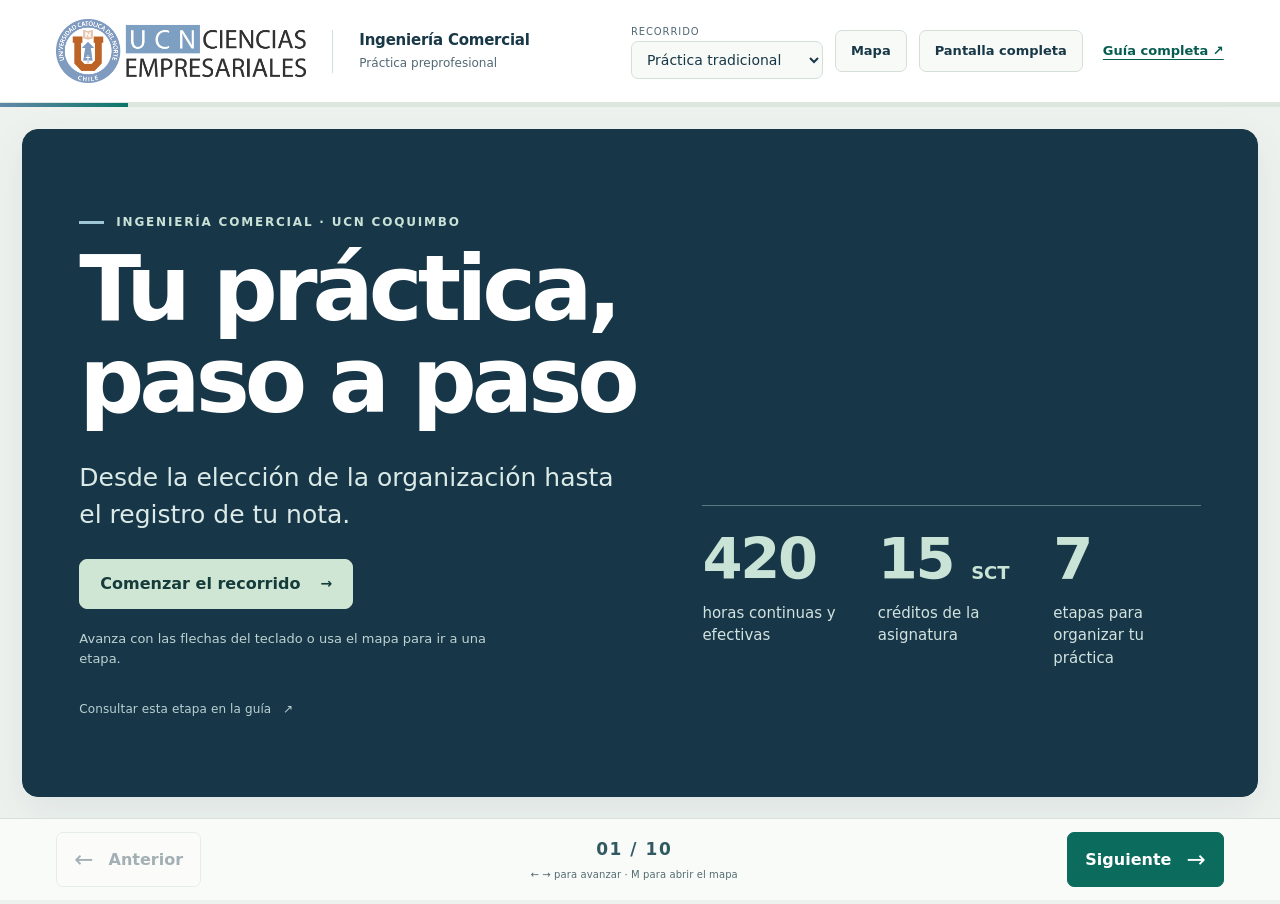
==== presentacion.html @ e8200d8f "Add files via upload" ====
<!doctype html><html lang="es"><head><meta charset="utf-8"><meta name="viewport" content="width=device-width,initial-scale=1"><meta name="theme-color" content="#142f40"><meta name="description" content="Presentación interactiva del proceso de práctica preprofesional de Ingeniería Comercial, UCN Coquimbo. Etapas, documentos, plazos y evaluación."><title>Tu práctica, paso a paso · INGECO UCN</title><link rel="stylesheet" href="assets/presentacion.css?v=20261110d"><script src="assets/presentacion.js?v=20261110c" defer></script></head><body><a class="skip-link" href="#deck">Ir a la presentación</a><header class="deck-header"><a class="brand" href="index.html" aria-label="Abrir guía completa de práctica INGECO"><img src="assets/logo-eciem-color.png" alt="Universidad Católica del Norte, Ciencias Empresariales"><span>Ingeniería Comercial<br><small>Práctica preprofesional</small></span></a><div class="deck-tools"><label class="route-label" for="route-select">Recorrido<select id="route-select"><option value="tradicional">Práctica tradicional</option><option value="propia">Empresa propia</option></select></label><button type="button" class="tool-button" id="open-map">Mapa</button><button type="button" class="tool-button" id="fullscreen" hidden>Pantalla completa</button><a class="guide-link" href="index.html">Guía completa ↗</a></div></header><div class="progress-track"><div id="deck-progress" role="progressbar" aria-label="Avance de la presentación" aria-valuemin="1" aria-valuemax="10" aria-valuenow="1"></div></div><noscript><p class="noscript-notice">Puedes leer todas las pantallas a continuación. Activa JavaScript para usar la navegación, los diagramas por pasos y las preguntas interactivas.</p></noscript><main id="deck"><section class="slide cover" id="tradicional-0" data-route="tradicional" data-title="Tu práctica, paso a paso" aria-labelledby="title-tradicional-0" aria-roledescription="diapositiva"><div class="slide-heading"><p class="eyebrow">Ingeniería Comercial · UCN Coquimbo</p><h1 id="title-tradicional-0" tabindex="-1">Tu práctica,<br>paso a paso</h1></div><div class="slide-content"><div class="cover-composition"><div class="cover-copy"><p>Desde la elección de la organización hasta el registro de tu nota.</p><button type="button" class="button primary" data-next>Comenzar el recorrido <span aria-hidden="true">→</span></button><p class="small">Avanza con las flechas del teclado o usa el mapa para ir a una etapa.</p></div><dl class="cover-facts"><div><dt>420</dt><dd>horas continuas y efectivas</dd></div><div><dt>15 <span>SCT</span></dt><dd>créditos de la asignatura</dd></div><div><dt>7</dt><dd>etapas para organizar tu práctica</dd></div></dl></div></div><a class="source-link" href="index.html#screen=process&amp;route=traditional&amp;step=1">Consultar esta etapa en la guía <span aria-hidden="true">↗</span></a></section><section class="slide " id="tradicional-1" data-route="tradicional" data-title="Los requisitos para comenzar" aria-labelledby="title-tradicional-1" aria-roledescription="diapositiva"><div class="slide-heading"><p class="eyebrow">01 · Preparación</p><h1 id="title-tradicional-1" tabindex="-1">Los requisitos para comenzar</h1><p class="lede">Marca lo que ya revisaste antes de preparar tu postulación.</p></div><div class="slide-content"><div class="requirements-layout"><div data-check-group><div class="check-list"><label><input type="checkbox"><span>Mantener la matrícula como estudiante regular de la UCN.</span></label><label><input type="checkbox"><span>Tener aprobadas las asignaturas hasta sexto semestre, exceptuando Formación General.</span></label><label><input type="checkbox"><span>No estar afecto a causales de eliminación.</span></label><label><input type="checkbox"><span>Estar dentro del plazo de inscripción de la carrera.</span></label><label><input type="checkbox"><span>Estar dentro del período reglamentario para obtener el título.</span></label></div><p class="check-status" data-check-status aria-live="polite">0 de 5 requisitos revisados</p></div><aside class="side-note"><span class="big-symbol" aria-hidden="true">?</span><h2>¿Dónde realizarla?</h2><p>En una organización legalmente constituida, con funciones pertinentes a tu formación.</p><p>La organización no puede ser propiedad de un familiar directo.</p><a class="curriculum-open" id="deck-open-curriculum" href="#deck-curriculum" aria-haspopup="dialog" aria-controls="deck-curriculum">Ver la malla con asignaturas destacadas <span aria-hidden="true">↗</span></a></aside></div><p class="footnote">Esta lista te ayuda a revisar tu situación. La carrera verifica los requisitos al revisar la inscripción.</p></div><a class="source-link" href="index.html#screen=process&amp;route=traditional&amp;step=1">Consultar esta etapa en la guía <span aria-hidden="true">↗</span></a></section><section class="slide " id="tradicional-2" data-route="tradicional" data-title="El mapa de tu práctica" aria-labelledby="title-tradicional-2" aria-roledescription="diapositiva"><div class="slide-heading"><p class="eyebrow">Tu recorrido</p><h1 id="title-tradicional-2" tabindex="-1">El mapa de tu práctica</h1><p class="lede">Selecciona una etapa para abrir su explicación.</p></div><div class="slide-content"><nav class="process-map" aria-label="Etapas de la práctica"><button type="button" data-go="1"><span class="map-number">01</span><strong>Preparación</strong><small>Requisitos y organización</small></button><button type="button" data-go="3"><span class="map-number">02</span><strong>Documentación</strong><small>Formulario y plan</small></button><button type="button" data-go="4"><span class="map-number">03</span><strong>Revisión</strong><small>Carta y autorización</small></button><button type="button" data-go="5"><span class="map-number">04</span><strong>Desarrollo</strong><small>420 horas y evidencias</small></button><button type="button" data-go="6"><span class="map-number">05</span><strong>Término</strong><small>Aviso y constancia</small></button><button type="button" data-go="7"><span class="map-number">06</span><strong>Informe</strong><small>Entrega y evaluación</small></button><button type="button" data-go="8"><span class="map-number">07</span><strong>Cierre</strong><small>Nota y registro</small></button></nav><div class="map-caption"><p><strong>Antes de iniciar</strong><br>Preparación, documentos y autorización.</p><p><strong>Durante la práctica</strong><br>Actividades, seguimiento y evidencias.</p><p><strong>Al finalizar</strong><br>Notificación, evaluaciones y registro.</p></div></div><a class="source-link" href="index.html#screen=process&amp;route=traditional&amp;step=1">Consultar esta etapa en la guía <span aria-hidden="true">↗</span></a></section><section class="slide " id="tradicional-3" data-route="tradicional" data-title="La postulación a Secretaría" aria-labelledby="title-tradicional-3" aria-roledescription="diapositiva"><div class="slide-heading"><p class="eyebrow">02 · Documentación</p><h1 id="title-tradicional-3" tabindex="-1">La postulación a Secretaría</h1><p class="lede">El formulario y el plan deben coincidir en sus antecedentes y fechas.</p></div><div class="slide-content"><div class="document-flow"><div class="document-pair"><div><span class="paper-number">01</span><h2>Formulario de inscripción</h2><p>Datos del estudiante, organización, supervisor, fechas y horario.</p><a class="download" href="formularios/inscripcion.docx" download>Descargar formulario <span>DOCX ↓</span></a></div><div><span class="paper-number">02</span><h2>Plan de trabajo</h2><p>Objetivo general, al menos tres objetivos específicos, actividades y productos.</p><a class="download" href="formularios/plan-de-practica.docx" download>Descargar plan <span>DOCX ↓</span></a></div></div><div class="send-strip"><span class="actor">Supervisor</span><strong>Firma y timbre en ambos documentos</strong><span class="connector" aria-hidden="true">→</span><span class="actor">Estudiante</span><strong>Envío a <a href="mailto:secreingeco@ucn.cl">secreingeco@ucn.cl</a></strong></div></div><div class="deadline-strip"><p><strong>15 de enero de 2027</strong><span>Fecha límite para postular.</span></p><p><strong>Al menos 5 días hábiles antes</strong><span>Respecto de la fecha de inicio de la práctica.</span></p></div></div><a class="source-link" href="index.html#screen=process&amp;route=traditional&amp;step=2">Consultar esta etapa en la guía <span aria-hidden="true">↗</span></a></section><section class="slide " id="tradicional-4" data-route="tradicional" data-title="La autorización del inicio" aria-labelledby="title-tradicional-4" aria-roledescription="diapositiva"><div class="slide-heading"><p class="eyebrow">03 · Revisión</p><h1 id="title-tradicional-4" tabindex="-1">La autorización del inicio</h1><p class="lede">La carta de aceptación es obligatoria antes de comenzar.</p></div><div class="slide-content"><div class="sequence" data-sequence><ol aria-label="Secuencia de autorización"><li><span class="actor">Secretaría y Jefatura</span><strong>Revisión inicial</strong><p>Revisan el formulario y el plan en 5 días hábiles desde su recepción en Secretaría.</p></li><li><span class="actor">Secretaría</span><strong>Resultado por correo</strong><p>Comunica si la documentación está aprobada, tiene observaciones o fue rechazada.</p></li><li><span class="actor">Secretaría y empresa</span><strong>Carta de aceptación</strong><p>Con los documentos aprobados, Secretaría envía la carta. La empresa la completa, firma y timbra.</p></li><li><span class="actor">Estudiante y carrera</span><strong>Inicio confirmado</strong><p>Entrega la carta antes de comenzar. Confirma autorización y fechas con Secretaría.</p></li></ol><div class="sequence-control"><button type="button" class="button subtle" data-reveal>Siguiente paso</button><span data-sequence-status aria-live="polite"></span><button type="button" class="text-button" data-reset-sequence>Reiniciar</button></div></div><details class="extra"><summary>Si la revisión tiene observaciones</summary><p>Corrige y reenvía en 10 días hábiles desde el correo de Secretaría. La nueva revisión dispone de 5 días hábiles desde la recepción. Si no corriges en el plazo, la solicitud se da por cancelada.</p></details><details class="quiz"><summary>Pregunta para conversar <span aria-hidden="true">+</span></summary><fieldset data-quiz="inicio"><legend>El formulario y el plan están aprobados, pero aún no entregas la carta. ¿Puedes comenzar?</legend><div class="answers"><button type="button" data-answer data-correct="false" data-feedback="La carta completada debe llegar a Secretaría antes del inicio. Confirma la autorización y las fechas registradas.">Sí, con la aprobación del plan basta.</button><button type="button" data-answer data-correct="true" data-feedback="La aprobación del formulario y del plan permite gestionar la carta. Su entrega es obligatoria antes de comenzar.">Primero debo entregar la carta y confirmar la autorización.</button></div><p class="feedback" role="status" hidden></p></fieldset></details></div><a class="source-link" href="index.html#screen=process&amp;route=traditional&amp;step=3">Consultar esta etapa en la guía <span aria-hidden="true">↗</span></a></section><section class="slide " id="tradicional-5" data-route="tradicional" data-title="El trabajo y sus evidencias" aria-labelledby="title-tradicional-5" aria-roledescription="diapositiva"><div class="slide-heading"><p class="eyebrow">04 · Desarrollo</p><h1 id="title-tradicional-5" tabindex="-1">El trabajo y sus evidencias</h1></div><div class="slide-content"><div class="work-layout"><div><div class="hours"><strong>420</strong><span>horas continuas<br>y efectivas</span></div><p>Cumple el plan autorizado y coordina el seguimiento con tu supervisor.</p><p>Si cursas asignaturas, cumple tus compromisos académicos y descuenta ese tiempo de las horas de práctica.</p></div><div class="week-example"><h2>Una forma de organizar tu semana</h2><p class="small">Ejemplo de organización, adaptable a tus actividades.</p><ol><li><span>Durante la semana</span><strong>Registrar las actividades</strong><p>Qué hiciste, qué herramientas utilizaste y qué resultados obtuviste.</p></li><li><span>Al reunir evidencias</span><strong>Guardar los respaldos</strong><p>Documentos, reportes, gráficos o capturas que respalden tu trabajo.</p></li><li><span>Al cerrar la semana</span><strong>Actualizar la bitácora</strong><p>Incluye dificultades y soluciones. Organiza evidencias de al menos cuatro problemáticas.</p></li></ol></div></div><details class="extra"><summary>Cambios de fechas, inconvenientes y seguro escolar</summary><p>Consulta previamente con Secretaría cualquier cambio de fechas. Si necesitas terminar anticipadamente, contacta a Jefatura de Carrera para su revisión y visado.</p><p>El seguro rige desde el inicio hasta el término registrado. Antes del receso institucional, confirma los contactos y el procedimiento de atención. El certificado solo se emite una vez iniciada la práctica.</p></details></div><a class="source-link" href="index.html#screen=process&amp;route=traditional&amp;step=4">Consultar esta etapa en la guía <span aria-hidden="true">↗</span></a></section><section class="slide " id="tradicional-6" data-route="tradicional" data-title="El término abre tres caminos" aria-labelledby="title-tradicional-6" aria-roledescription="diapositiva"><div class="slide-heading"><p class="eyebrow">05 · Término</p><h1 id="title-tradicional-6" tabindex="-1">El término abre tres caminos</h1><p class="lede">Los plazos de 10 y 30 días se cuentan desde la fecha de término. Los 10 días corresponden a la notificación.</p></div><div class="slide-content"><div class="fork-root">Fecha de término de la práctica</div><div class="parallel-flow"><div><span class="actor">Estudiante</span><h2>Notificación y constancia</h2><div class="time-number">10 <span>días corridos</span></div><p>Notifica el término por correo a Secretaría. Recibirás el formato de constancia para gestionar firma y timbre de la empresa y devolverlo a Secretaría.</p></div><div><span class="actor">Secretaría y supervisor</span><h2>Evaluación del supervisor</h2><p>Secretaría gestiona su envío. La respuesta aprobatoria permite derivar el informe al académico.</p></div><div><span class="actor">Estudiante</span><h2>Entrega del informe</h2><div class="time-number">30 <span>días corridos</span></div><p>Entrega el informe dentro de los 30 días corridos desde el término, aunque la respuesta del supervisor esté pendiente.</p></div></div><details class="quiz"><summary>Pregunta para conversar <span aria-hidden="true">+</span></summary><fieldset data-quiz="termino"><legend>Hoy terminaste la práctica. ¿Qué debes enviar primero a Secretaría?</legend><div class="answers"><button type="button" data-answer data-correct="true" data-feedback="Notifica dentro de 10 días corridos. Secretaría te enviará el formato de constancia para gestionar firma, timbre y devolución.">La notificación del término por correo.</button><button type="button" data-answer data-correct="false" data-feedback="La notificación inicia la gestión de la constancia. El informe tiene un plazo independiente de 30 días corridos desde el término.">El informe junto con la constancia antes de poder notificar.</button></div><p class="feedback" role="status" hidden></p></fieldset></details></div><a class="source-link" href="index.html#screen=process&amp;route=traditional&amp;step=5">Consultar esta etapa en la guía <span aria-hidden="true">↗</span></a></section><section class="slide " id="tradicional-7" data-route="tradicional" data-title="La revisión del informe" aria-labelledby="title-tradicional-7" aria-roledescription="diapositiva"><div class="slide-heading"><p class="eyebrow">06 · Informe</p><h1 id="title-tradicional-7" tabindex="-1">La revisión del informe</h1><p class="lede">Selecciona cada situación para ver cómo avanza el proceso.</p></div><div class="slide-content"><div class="decision-intro"><span class="decision-label">Primero</span><h2>¿Qué ocurre con la evaluación del supervisor?</h2></div><div class="case-switch" role="group" aria-label="Estado de la evaluación del supervisor"><button type="button" data-case="espera" aria-pressed="true">Sin respuesta</button><button type="button" data-case="reprobada" aria-pressed="false">Menor a 5,0</button><button type="button" data-case="aprobada" aria-pressed="false">Aprobada</button></div><div class="case-result" data-case-result="espera"><span class="outcome-tag">Informe en espera</span><h2>La revisión académica espera la respuesta</h2><p>El estudiante debe entregar el informe dentro de los 30 días corridos desde el término. La respuesta pendiente del supervisor no extiende ese plazo.</p></div><div class="case-result danger" data-case-result="reprobada"><span class="outcome-tag">Práctica reprobada</span><h2>El informe no pasa a revisión académica</h2><p>Una evaluación del supervisor inferior a 5,0 reprueba la práctica, independientemente del promedio ponderado.</p></div><div class="case-result success" data-case-result="aprobada"><span class="outcome-tag">Derivación al académico</span><h2>Máximo 30 días corridos para evaluar</h2><p>El plazo comienza cuando el académico recibe el informe. La derivación requiere haber recibido la evaluación aprobatoria del supervisor directo.</p></div><details class="quiz"><summary>Pregunta para conversar <span aria-hidden="true">+</span></summary><fieldset data-quiz="informe"><legend>El supervisor aún no responde. ¿Qué corresponde hacer con el informe?</legend><div class="answers"><button type="button" data-answer data-correct="true" data-feedback="La entrega del estudiante mantiene su plazo de 30 días corridos desde el término. El plazo del académico comienza cuando recibe el informe para revisarlo.">Entregarlo en plazo. La revisión esperará la respuesta aprobatoria.</button><button type="button" data-answer data-correct="false" data-feedback="El plazo de entrega se cuenta desde el término de la práctica. La evaluación pendiente del supervisor no lo posterga.">Esperar la respuesta del supervisor para comenzar el plazo de entrega.</button></div><p class="feedback" role="status" hidden></p></fieldset></details></div><a class="source-link" href="index.html#screen=process&amp;route=traditional&amp;step=6">Consultar esta etapa en la guía <span aria-hidden="true">↗</span></a></section><section class="slide " id="tradicional-8" data-route="tradicional" data-title="La nota y el cierre académico" aria-labelledby="title-tradicional-8" aria-roledescription="diapositiva"><div class="slide-heading"><p class="eyebrow">07 · Cierre</p><h1 id="title-tradicional-8" tabindex="-1">La nota y el cierre académico</h1></div><div class="slide-content"><div class="grade-layout"><div><div class="weight-bar" aria-label="70% informe y 30% evaluación del supervisor"><span>70%</span><span>30%</span></div><div class="weight-labels"><p><strong>Informe</strong>Evaluación académica</p><p><strong>Supervisor</strong>Competencias genéricas</p></div><p class="grade-rule">La evaluación del supervisor debe ser aprobatoria. Una nota inferior a 5,0 reprueba la práctica.</p></div><div class="grade-ranges"><h2>Primera evaluación del informe</h2><div><strong>5,0 a 7,0</strong><span>Aprobado</span></div><div><strong>3,0 a 4,9</strong><span>Pendiente de correcciones</span></div><div><strong>Menor a 3,0</strong><span>Reprobado</span></div></div></div><details class="extra"><summary>El informe pendiente y su segunda evaluación</summary><p>Corrige y reenvía en 10 días corridos desde la comunicación de la evaluación. El mismo académico revisa nuevamente en un máximo de 10 días corridos. La nota máxima de la segunda evaluación es 5,0.</p><p>La práctica se reprueba si no entregas la corrección en plazo, si no incorporas adecuadamente las observaciones o si el informe corregido sigue bajo 5,0.</p></details><div class="closure-note"><strong>El período de registro se confirma con Secretaría</strong><p>El registro en Banner se realiza a más tardar al cierre del semestre lectivo que corresponda, una vez resueltas las evaluaciones del informe y del supervisor.</p></div></div><a class="source-link" href="index.html#screen=process&amp;route=traditional&amp;step=7">Consultar esta etapa en la guía <span aria-hidden="true">↗</span></a></section><section class="slide " id="tradicional-9" data-route="tradicional" data-title="Tu próximo paso" aria-labelledby="title-tradicional-9" aria-roledescription="diapositiva"><div class="slide-heading"><p class="eyebrow">Una lista para llevar</p><h1 id="title-tradicional-9" tabindex="-1">Tu próximo paso</h1><p class="lede">Guarda el recurso y consulta a Secretaría ante dudas sobre tu proceso.</p></div><div class="slide-content"><div class="takeaway-layout"><div data-check-group><div class="check-list final-list"><label><input type="checkbox"><span>Revisé los requisitos y elegí una organización pertinente.</span></label><label><input type="checkbox"><span>Identifiqué los documentos, firmas y autorizaciones que necesito.</span></label><label><input type="checkbox"><span>Distingo el aviso de término, la constancia y la entrega del informe.</span></label><label><input type="checkbox"><span>Sé cuándo puede comenzar la revisión académica.</span></label></div><p class="check-status" data-check-status aria-live="polite">0 de 4 puntos revisados</p><div class="takeaway-buttons"><a class="button primary" href="assets/lista-practica.txt" download>Descargar lista <span>TXT ↓</span></a><button class="button subtle" type="button" data-print-summary>Imprimir lista</button></div></div><aside class="resources"><h2>Documentos y contacto</h2><a class="download" href="informe-evaluacion/plantilla-informe.docx" download>Plantilla de informe <span>DOCX ↓</span></a><a class="download" href="informe-evaluacion/instrumento-competencias-genericas.pdf" download>Competencias genéricas · instrumento oficial UCN <span>PDF ↓</span></a><a class="download" href="normativa/reglamento-practica.pdf" download>Reglamento de práctica INGECO <span>PDF ↓</span></a><a class="download" href="index.html#screen=library&amp;category=inscripcion">Todos los formularios <span>↗</span></a><a class="contact-link" href="mailto:secreingeco@ucn.cl">secreingeco@ucn.cl</a><button class="text-button own-start" type="button" data-route-go="propia">Ver práctica en empresa propia ↗</button></aside></div></div><a class="source-link" href="index.html#screen=process&amp;route=traditional&amp;step=7">Consultar esta etapa en la guía <span aria-hidden="true">↗</span></a></section><section class="slide " id="propia-0" data-route="propia" data-title="La práctica en tu empresa" aria-labelledby="title-propia-0" aria-roledescription="diapositiva"><div class="slide-heading"><p class="eyebrow">Empresa propia · Solicitud</p><h1 id="title-propia-0" tabindex="-1">La práctica en tu empresa</h1><p class="lede">La autorización precede a la inscripción formal.</p></div><div class="slide-content"><div class="own-layout"><div><p class="large-copy">Esta modalidad requiere una <strong>solicitud fundada y la aprobación de Jefatura de Carrera</strong>.</p><p>Fundamenta que eres propietario y trabajas a tiempo completo en la empresa, y cómo tu ausencia afectaría su funcionamiento y resultados.</p><a class="download" href="formularios/inscripcion-empresa-propia.docx" download>Formulario de empresa propia <span>DOCX ↓</span></a></div><div class="document-stack"><h2>Antecedentes de la solicitud</h2><ol><li>Carta de solicitud.</li><li>Formulario 4415 de inicio de actividades.</li><li>Extracto de constitución, cuando corresponda.</li><li>Último estado de situación financiera.</li><li>Otros respaldos pertinentes, como contratos o proyectos adjudicados.</li></ol></div></div></div><a class="source-link" href="index.html#screen=process&amp;route=own&amp;step=1">Consultar esta etapa en la guía <span aria-hidden="true">↗</span></a></section><section class="slide " id="propia-1" data-route="propia" data-title="El informe del emprendimiento" aria-labelledby="title-propia-1" aria-roledescription="diapositiva"><div class="slide-heading"><p class="eyebrow">Empresa propia · Informe</p><h1 id="title-propia-1" tabindex="-1">El informe del emprendimiento</h1></div><div class="slide-content"><div class="own-report"><div class="own-deadline"><span class="actor">Desde la inscripción</span><strong>30</strong><span>días corridos como máximo<br>para entregar el informe</span></div><div><h2>El trabajo que presentarás</h2><ol class="report-content"><li><strong>El emprendimiento</strong><span>Propósito, modelo de negocio, clientes, recursos y limitaciones.</span></li><li><strong>Al menos cuatro problemáticas</strong><span>Acciones implementadas, resultados y evidencias.</span></li><li><strong>Análisis y proyecciones</strong><span>Matriz FODA, oportunidades de mejora y al menos tres estrategias futuras concretas.</span></li></ol></div></div><div class="closure-note"><strong>Revisión académica: máximo 30 días corridos desde la recepción del informe</strong><p>Atiende las observaciones y las correcciones conforme al Anexo N°1 del Reglamento.</p></div><div class="inline-downloads"><a class="download" href="normativa/reglamento-practica.pdf" download>Reglamento <span>PDF ↓</span></a><a class="download" href="normativa/anexo-1-evaluacion-del-informe.pdf" download>Anexo 1: evaluación del informe <span>PDF ↓</span></a></div></div><a class="source-link" href="index.html#screen=process&amp;route=own&amp;step=3">Consultar esta etapa en la guía <span aria-hidden="true">↗</span></a></section><section class="slide " id="propia-2" data-route="propia" data-title="La presentación y defensa" aria-labelledby="title-propia-2" aria-roledescription="diapositiva"><div class="slide-heading"><p class="eyebrow">Empresa propia · Defensa</p><h1 id="title-propia-2" tabindex="-1">La presentación y defensa</h1></div><div class="slide-content"><div class="defense-composition"><div><span class="actor">Exposición</span><strong>30 <span>minutos</span></strong><p>Máximo para presentar el trabajo, las acciones y los resultados del emprendimiento.</p></div><div><span class="actor">Preguntas de la comisión</span><strong>30 <span>minutos</span></strong><p>Máximo para responder las preguntas y demostrar dominio del trabajo.</p></div></div><div class="defense-weight"><strong>70% informe</strong><span aria-hidden="true">+</span><strong>30% presentación y defensa</strong></div><p class="footnote">La defensa reemplaza la evaluación del empleador. Coordina la fecha una vez emitida la evaluación del informe. El número de integrantes de la comisión se define para cada defensa.</p><div class="takeaway-buttons"><a class="button primary" href="assets/lista-practica.txt" download>Descargar lista <span>TXT ↓</span></a><a class="button subtle" href="index.html#screen=process&amp;route=own&amp;step=4">Consultar la guía completa ↗</a><button class="text-button" type="button" data-route-go="tradicional">Volver al recorrido tradicional</button></div></div><a class="source-link" href="index.html#screen=process&amp;route=own&amp;step=4">Consultar esta etapa en la guía <span aria-hidden="true">↗</span></a></section></main><footer class="deck-footer"><button type="button" class="nav-button" id="previous" disabled><span aria-hidden="true">←</span> Anterior</button><div class="position"><span id="position" aria-live="polite" aria-atomic="true">01 / 10</span><span class="keyboard-hint">← → para avanzar · M para abrir el mapa</span></div><button type="button" class="nav-button next" id="next">Siguiente <span aria-hidden="true">→</span></button></footer><dialog id="map-dialog" aria-labelledby="map-title"><div class="dialog-heading"><div><p class="eyebrow">Tu recorrido</p><h2 id="map-title">Mapa de la presentación</h2></div><button type="button" class="tool-button" id="close-map">Cerrar ×</button></div><nav id="slide-menu" aria-label="Pantallas de la presentación"></nav><p class="small">Puedes volver a una pantalla sin perder tus respuestas durante esta visita.</p></dialog><div id="deck-status" class="sr-only" role="status"></div><section class="print-summary" aria-labelledby="summary-title"><img src="assets/logo-eciem-color.png" alt="UCN Ciencias Empresariales"><h1 id="summary-title">Tu lista para la práctica</h1><p>Ingeniería Comercial · UCN Coquimbo</p><h2>Práctica tradicional</h2><ul><li>Requisitos académicos y administrativos revisados.</li><li>Formulario y plan firmados y timbrados. Envío al menos 5 días hábiles antes del inicio y hasta el 15 de enero de 2027.</li><li>Carta de aceptación completada y entregada antes del inicio. Autorización y fechas confirmadas con Secretaría.</li><li>420 horas continuas y efectivas. Bitácora semanal y evidencias del trabajo.</li><li>Notificación del término por correo en máximo 10 días corridos. Secretaría envía el formato de constancia. Gestionar firma, timbre y devolución.</li><li>Informe dentro de 30 días corridos desde el término, aunque la evaluación del supervisor esté pendiente.</li><li>Evaluación aprobatoria del supervisor recibida para derivar el informe al académico. Revisión académica: máximo 30 días corridos desde la recepción del informe.</li><li>Período de registro académico confirmado con Secretaría.</li></ul><h2>Empresa propia</h2><ul><li>Solicitud fundada con antecedentes y aprobación de Jefatura de Carrera.</li><li>Informe en máximo 30 días corridos desde la inscripción.</li><li>Cuatro problemáticas como mínimo, FODA y al menos tres estrategias futuras.</li><li>Defensa: máximo 30 minutos de exposición y 30 minutos de preguntas.</li></ul><p><strong>Contacto:</strong> secreingeco@ucn.cl</p></section><dialog id="deck-curriculum" class="curriculum-modal" aria-labelledby="deck-curriculum-title" aria-describedby="deck-curriculum-intro"><div class="dialog-heading"><div><p class="eyebrow">Requisitos académicos</p><h2 id="deck-curriculum-title">La malla y tus asignaturas requeridas</h2></div><button type="button" class="tool-button" id="deck-close-curriculum" aria-label="Cerrar malla y volver a la diapositiva">Volver a la diapositiva ×</button></div><p id="deck-curriculum-intro" class="curriculum-description">Debes tener aprobadas las asignaturas de los semestres I a VI, exceptuando Formación General. Los recuadros amarillos con borde naranjo destacan las asignaturas requeridas. La franja morada de Formación General queda fuera de este requisito.</p><div class="curriculum-controls"><label><input id="deck-toggle-highlights" type="checkbox" checked> Destacar asignaturas requeridas</label><button type="button" class="tool-button" id="deck-zoom-curriculum" aria-pressed="false" aria-controls="deck-curriculum-picture">Ampliar para leer</button><a href="normativa/malla-curricular-2027.pdf" download>Descargar malla original PDF ↓</a></div><div class="curriculum-viewport" id="deck-curriculum-viewport" tabindex="0" role="region" aria-label="Malla curricular ampliable. Al ampliar, desplázate para recorrer las asignaturas."><div class="curriculum-picture" id="deck-curriculum-picture"><img id="deck-curriculum-image" src="assets/malla-ingeco-preview.webp" alt="Malla curricular de Ingeniería Comercial 2027, en diez semestres. Se destacan las asignaturas de los seis primeros semestres, exceptuando Formación General."><svg id="deck-curriculum-highlights" viewBox="0 0 2384 1684" aria-hidden="true"><rect x="39" y="890" width="159" height="119" rx="7"></rect><rect x="40" y="422" width="159" height="120" rx="7"></rect><rect x="41" y="1046" width="158" height="119" rx="7"></rect><rect x="41" y="1358" width="158" height="119" rx="7"></rect><rect x="234" y="579" width="159" height="119" rx="7"></rect><rect x="234" y="1202" width="158" height="120" rx="7"></rect><rect x="235" y="890" width="158" height="120" rx="7"></rect><rect x="235" y="1046" width="158" height="120" rx="7"></rect><rect x="236" y="422" width="158" height="119" rx="7"></rect><rect x="429" y="1202" width="159" height="120" rx="7"></rect><rect x="430" y="579" width="158" height="119" rx="7"></rect><rect x="430" y="735" width="159" height="119" rx="7"></rect><rect x="430" y="890" width="159" height="120" rx="7"></rect><rect x="430" y="1046" width="159" height="120" rx="7"></rect><rect x="430" y="1358" width="159" height="119" rx="7"></rect><rect x="624" y="578" width="159" height="120" rx="7"></rect><rect x="625" y="422" width="159" height="120" rx="7"></rect><rect x="625" y="734" width="159" height="119" rx="7"></rect><rect x="625" y="890" width="159" height="120" rx="7"></rect><rect x="626" y="1046" width="158" height="120" rx="7"></rect><rect x="820" y="422" width="159" height="120" rx="7"></rect><rect x="820" y="579" width="158" height="119" rx="7"></rect><rect x="820" y="736" width="159" height="119" rx="7"></rect><rect x="821" y="890" width="158" height="120" rx="7"></rect><rect x="821" y="1046" width="158" height="120" rx="7"></rect><rect x="1015" y="422" width="158" height="119" rx="7"></rect><rect x="1015" y="579" width="158" height="119" rx="7"></rect><rect x="1015" y="735" width="159" height="119" rx="7"></rect><rect x="1015" y="890" width="159" height="120" rx="7"></rect><rect x="1016" y="1046" width="159" height="119" rx="7"></rect><rect x="1016" y="1201" width="159" height="120" rx="7"></rect></svg></div></div><p class="curriculum-caption" id="deck-curriculum-caption" role="status">Malla ajustada a la ventana. Amplía para leer las asignaturas.</p><p class="curriculum-footnote">La carrera verifica la situación académica al revisar la inscripción.</p></dialog></body></html>
---- assets/presentacion.css ----
:root{--ink:#142f40;--muted:#536a73;--teal:#087969;--teal-dark:#075d51;--mint:#e9f1e9;--paper:#f7f6f0;--white:#fff;--line:#ced8d1;--gold:#b37b2b;--amber:#fbefda;--red:#9a3b32;--header:88px;--footer:82px}*{box-sizing:border-box}html{scroll-behavior:smooth}body{margin:0;font:22px/1.5 system-ui,-apple-system,BlinkMacSystemFont,"Segoe UI",sans-serif;color:var(--ink);background:var(--paper)}button,input,select{font:inherit}button,a,select,label{touch-action:manipulation}button,select{cursor:pointer}a{color:var(--teal-dark);text-underline-offset:4px}button:focus-visible,a:focus-visible,input:focus-visible,select:focus-visible,summary:focus-visible{outline:3px solid #bd8429;outline-offset:4px}button:disabled{opacity:.4;cursor:default}[hidden]{display:none!important}button{color:inherit}h1,h2,p,dl,ol,ul{margin:0}h1{font-size:clamp(36px,4.4vw,62px);line-height:1.08;letter-spacing:-.045em;font-weight:750;max-width:1080px}h1:focus{outline:none}h2{font-size:clamp(23px,2.2vw,30px);line-height:1.2;letter-spacing:-.025em}p{max-width:76ch}strong{font-weight:700}.eyebrow{font-size:14px;letter-spacing:.13em;text-transform:uppercase;font-weight:750;color:var(--teal);margin-bottom:14px}.lede{font-size:clamp(20px,1.9vw,25px);line-height:1.45;color:var(--muted);margin-top:17px;max-width:1000px}.small,.footnote{font-size:17px;line-height:1.55;color:var(--muted)}.footnote{margin-top:20px}.sr-only{position:absolute!important;width:1px;height:1px;padding:0;overflow:hidden;clip:rect(0,0,0,0);white-space:nowrap;border:0}.skip-link{position:fixed;z-index:50;top:-100px;left:20px;background:white;padding:10px}.skip-link:focus{top:10px}.deck-header{min-height:var(--header);padding:18px clamp(20px,4vw,64px);display:flex;align-items:center;justify-content:space-between;gap:20px;background:white;border-bottom:1px solid var(--line)}.brand{display:flex;align-items:center;gap:22px;text-decoration:none;color:var(--ink);flex-shrink:0}.brand img{width:194px;height:auto;display:block}.brand>span{font-size:16px;line-height:1.3;border-left:1px solid var(--line);padding-left:20px;font-weight:650}.brand small{font-size:12px;font-weight:400;color:var(--muted)}.deck-tools{display:flex;align-items:center;gap:10px;font-size:13px}.route-label{display:flex;flex-direction:column;gap:2px;font-size:10px;text-transform:uppercase;letter-spacing:.07em;color:var(--muted)}.route-label select{font-size:14px;letter-spacing:0;text-transform:none;color:var(--ink);padding:6px 24px 6px 8px;border:1px solid var(--line);background:white;border-radius:5px;max-width:210px;min-height:36px}.tool-button{border:1px solid var(--line);background:white;border-radius:6px;min-height:40px;padding:8px 12px;font-size:13px;font-weight:600;white-space:nowrap}.tool-button:hover{background:var(--mint)}.guide-link{font-size:13px;margin-left:8px;white-space:nowrap}.progress-track{height:4px;background:#e2e8e0}.progress-track>div{height:4px;background:var(--teal);width:10%;transition:width .25s}.slide{max-width:1440px;min-height:calc(100dvh - var(--header) - var(--footer) - 4px);margin:0 auto;padding:40px clamp(24px,5.2vw,80px) 26px;display:flex;flex-direction:column;justify-content:center;gap:26px;border-bottom:1px solid var(--line);scroll-margin-top:20px}.js .slide{border:0}.slide-content{min-width:0}.slide-content>p+p{margin-top:14px}.source-link{display:inline-flex;align-self:flex-start;gap:16px;font-size:13px;color:var(--muted);margin-top:4px;text-decoration:none;border-bottom:1px solid #b7c6bc;padding-bottom:3px}.source-link:hover{color:var(--teal)}.cover{background:var(--ink);color:white;position:relative}.cover .eyebrow{color:#c0d9c7}.cover h1{font-size:clamp(58px,7.3vw,102px);line-height:.98;letter-spacing:-.055em;max-width:810px}.cover .source-link{color:#c9d9d7;border-color:#6e8788}.cover-composition{display:grid;grid-template-columns:1.25fr 1fr;gap:90px;align-items:end}.cover-copy>p:first-child{font-size:25px;line-height:1.5;max-width:570px;color:#d1e2e0;margin-bottom:27px}.cover-copy .small{color:#a8c2c4;margin-top:20px;max-width:390px;font-size:14px}.cover-facts{display:flex;gap:34px;align-items:flex-start;border-top:1px solid #5e777c;padding-top:20px}.cover-facts>div{flex:1}.cover-facts dt{font-size:clamp(40px,4.5vw,68px);line-height:1;font-weight:650;letter-spacing:-.045em}.cover-facts dt span{font-size:20px;letter-spacing:0}.cover-facts dd{margin:12px 0 0;font-size:16px;line-height:1.5;color:#c5d9d6}.button{display:inline-flex;align-items:center;justify-content:center;gap:20px;padding:13px 20px;min-height:50px;border-radius:7px;border:1px solid var(--teal);background:white;color:var(--teal-dark);text-decoration:none;font-size:17px;font-weight:650;line-height:1.4}.button.primary{background:var(--teal);color:white}.button.primary:hover{background:var(--teal-dark)}.cover .button.primary{background:#c1ddc6;color:var(--ink);border-color:#c1ddc6}.button.subtle{border-color:#a7bfb2;background:transparent}.button span{font-size:14px}.text-button{background:transparent;border:0;padding:8px 0;text-align:left;text-decoration:underline;text-underline-offset:4px;color:var(--teal-dark);font-size:16px}.requirements-layout{display:grid;grid-template-columns:1.65fr 1fr;gap:70px}.check-list{display:grid;gap:0}.check-list label{display:flex;align-items:flex-start;gap:16px;padding:13px 0;border-bottom:1px solid var(--line);font-size:21px;line-height:1.4;cursor:pointer}.check-list label:first-child{padding-top:0}.check-list input{width:23px;height:23px;accent-color:var(--teal);flex-shrink:0;margin-top:4px}.check-list input:checked+span{color:var(--teal-dark)}.check-status{font-size:14px;color:var(--teal-dark);font-weight:600;margin-top:14px}.side-note{border-left:3px solid var(--gold);padding-left:30px;display:flex;flex-direction:column;gap:17px;align-items:flex-start}.side-note p{font-size:20px}.side-note a{font-size:16px}.big-symbol{font-size:43px;line-height:1;color:var(--gold);font-weight:300}.process-map{display:grid;grid-template-columns:repeat(7,minmax(0,1fr));gap:15px;padding:25px 0 30px}.process-map button{position:relative;text-align:left;background:transparent;border:0;border-top:3px solid var(--teal);padding:18px 0 12px}.process-map button:after{content:'→';position:absolute;top:-23px;right:-14px;font-size:23px;color:var(--teal)}.process-map button:last-child:after{display:none}.map-number{font-size:38px;line-height:1;font-weight:300;color:var(--teal);display:block;margin-bottom:16px}.process-map strong{display:block;font-size:18px;letter-spacing:-.02em}.process-map small{display:block;font-size:15px;color:var(--muted);margin-top:6px;line-height:1.45}.process-map button:hover strong{text-decoration:underline;text-underline-offset:5px}.map-caption{display:grid;grid-template-columns:repeat(3,1fr);gap:30px;padding-top:25px;border-top:1px solid var(--line);font-size:19px}.map-caption p{color:var(--muted)}.map-caption strong{color:var(--ink);font-size:20px}.document-pair{display:grid;grid-template-columns:1fr 1fr;gap:60px}.document-pair>div{position:relative;padding-left:56px}.paper-number{position:absolute;left:0;top:0;font-size:30px;color:var(--teal);font-weight:350;line-height:1.2}.document-pair p{font-size:21px;color:var(--muted);margin:13px 0 18px}.download{display:flex;align-items:center;justify-content:space-between;gap:20px;padding:12px 0;border-bottom:1px solid var(--line);font-size:16px;line-height:1.5;text-decoration:none;max-width:650px}.download span{flex-shrink:0;font-size:13px;font-weight:750}.download:hover{color:var(--teal);text-decoration:underline}.send-strip{display:flex;align-items:center;gap:15px;background:var(--mint);padding:20px 24px;margin-top:32px;font-size:17px}.send-strip .actor{font-size:12px;max-width:100px}.send-strip strong{font-size:17px;flex:1}.connector{color:var(--teal);margin:0 10px;font-size:30px}.actor{display:block;font-size:13px;letter-spacing:.07em;text-transform:uppercase;font-weight:750;color:var(--teal);line-height:1.5}.deadline-strip{display:flex;gap:40px;margin-top:25px;border-top:1px solid var(--line);padding-top:20px}.deadline-strip p{flex:1}.deadline-strip strong{font-size:23px;display:block}.deadline-strip span{font-size:16px;color:var(--muted);display:block;margin-top:4px}.sequence ol{list-style:none;display:grid;grid-template-columns:repeat(4,minmax(0,1fr));gap:25px;padding:0;counter-reset:steps}.sequence li{counter-increment:steps;border-top:2px solid var(--teal);position:relative;padding-top:25px;transition:opacity .25s,transform .25s}.sequence li:before{content:counter(steps,decimal-leading-zero);position:absolute;top:-15px;left:0;color:white;background:var(--teal);padding:2px 7px;font-size:13px;font-weight:650}.sequence li:after{content:'→';position:absolute;right:-21px;top:-21px;color:var(--teal);font-size:25px}.sequence li:last-child:after{display:none}.sequence strong{display:block;font-size:24px;line-height:1.25;margin:10px 0 12px}.sequence p{font-size:19px;line-height:1.5;color:var(--muted)}.js .sequence .is-pending{opacity:0;visibility:hidden;transform:translateY(8px)}.sequence-control{display:none;gap:20px;align-items:center;margin-top:28px;min-height:49px}.js .sequence-control{display:flex}.sequence-control>span{font-size:14px;color:var(--muted);margin-right:auto}.sequence-control .button{font-size:15px;padding:10px 15px;min-height:44px}.quiz{border-top:1px solid var(--line);margin-top:24px;padding-top:13px}.quiz>summary,.extra>summary{font-size:17px;font-weight:650;cursor:pointer;line-height:1.5}.quiz>summary{color:var(--teal-dark);display:flex;align-items:center;justify-content:space-between}.quiz>summary::-webkit-details-marker{display:none}.quiz[open]>summary span{transform:rotate(45deg)}.quiz fieldset{border:0;padding:19px 0 0;min-width:0}.quiz legend{font-size:23px;font-weight:600;padding:0;max-width:100%;line-height:1.3}.answers{display:grid;grid-template-columns:1fr 1fr;gap:14px;margin-top:16px}.answers button{border:1px solid #aabfb3;border-radius:7px;padding:14px 18px;font-size:17px;background:white;text-align:left;line-height:1.4}.answers button:hover{background:var(--mint)}.answers button[aria-pressed=true]{outline:2px solid var(--teal);outline-offset:2px}.feedback{margin-top:15px;font-size:18px;line-height:1.5;padding-left:17px;border-left:4px solid var(--gold);color:var(--ink)}.feedback[data-result=correcto]{border-color:var(--teal)}.work-layout{display:grid;grid-template-columns:1fr 1.35fr;gap:70px}.hours{display:flex;gap:23px;align-items:center;margin-bottom:23px}.hours strong{font-size:89px;line-height:.9;font-weight:650;letter-spacing:-.065em;color:var(--teal)}.hours span{font-size:19px;line-height:1.4}.work-layout>div>p{font-size:21px;margin-top:18px;color:var(--muted)}.week-example ol{list-style:none;margin-top:15px;padding:0 0 0 20px;border-left:2px solid #b5caba;display:grid;gap:16px}.week-example li{position:relative}.week-example li:before{content:'';position:absolute;left:-26px;top:8px;width:10px;height:10px;background:var(--teal);border-radius:50%}.week-example li>span{font-size:12px;letter-spacing:.04em;text-transform:uppercase;color:var(--teal);font-weight:650;display:block}.week-example strong{font-size:22px;display:block}.week-example li p{font-size:18px;color:var(--muted)}.week-example .small{font-size:14px;margin-top:6px}.extra{border-top:1px solid var(--line);margin-top:23px;padding-top:13px}.extra>summary{color:var(--teal-dark)}.extra p{font-size:18px;margin-top:14px;color:var(--muted)}.fork-root{width:max-content;max-width:100%;margin:0 auto 22px;padding-bottom:17px;font-size:20px;font-weight:650;position:relative}.fork-root:after{content:'';position:absolute;bottom:-11px;left:50%;height:24px;border-left:2px solid var(--teal)}.parallel-flow{display:grid;grid-template-columns:repeat(3,minmax(0,1fr));border-top:2px solid var(--teal);gap:44px}.parallel-flow>div{position:relative;padding-top:23px}.parallel-flow>div:before{content:'';position:absolute;top:0;left:25px;height:16px;border-left:2px solid var(--teal)}.parallel-flow h2{margin:10px 0 15px;font-size:26px}.parallel-flow p{font-size:20px;line-height:1.5;color:var(--muted)}.time-number{font-size:58px;line-height:1;font-weight:600;color:var(--teal);letter-spacing:-.04em;margin-bottom:15px}.time-number span{font-size:17px;font-weight:450;letter-spacing:0}.decision-intro{display:flex;align-items:center;gap:20px;margin-bottom:20px}.decision-label{font-size:13px;font-weight:650;text-transform:uppercase;letter-spacing:.09em;color:var(--teal);border-bottom:2px solid var(--teal);padding-bottom:4px}.case-switch{display:none;gap:0;border-bottom:1px solid var(--line);margin-bottom:0}.js .case-switch{display:flex}.case-switch button{border:0;border-bottom:3px solid transparent;background:transparent;padding:12px 26px;font-size:18px;color:var(--muted);margin-bottom:-1px}.case-switch button[aria-pressed=true]{border-color:var(--teal);color:var(--teal-dark);font-weight:650;background:#e9f1e9}.case-result{padding:25px 28px;margin-top:0;background:var(--amber);border-left:4px solid var(--gold);min-height:190px}.case-result+.case-result{margin-top:15px}.js .case-result{margin-top:0}.case-result.success{background:var(--mint);border-color:var(--teal)}.case-result.danger{background:#f6e9e4;border-color:var(--red)}.case-result h2{font-size:30px;max-width:1000px;margin:9px 0 15px}.case-result p{font-size:22px;color:var(--muted);max-width:1000px}.outcome-tag{font-size:13px;letter-spacing:.09em;text-transform:uppercase;font-weight:650}.grade-layout{display:grid;grid-template-columns:1.3fr 1fr;gap:65px}.weight-bar{display:grid;grid-template-columns:7fr 3fr;color:white;border-radius:8px;overflow:hidden}.weight-bar span{padding:20px 24px;font-size:52px;line-height:1.1;font-weight:600;background:var(--teal);letter-spacing:-.04em}.weight-bar span+span{background:#bd8b40;color:#102634;font-size:42px;display:flex;align-items:center;justify-content:center;padding:20px 12px}.weight-labels{display:grid;grid-template-columns:7fr 3fr;gap:20px;margin-top:14px}.weight-labels p{font-size:16px;color:var(--muted);line-height:1.45}.weight-labels strong{font-size:20px;display:block;color:var(--ink);margin-bottom:4px}.grade-rule{font-size:19px;margin-top:23px;padding-left:16px;border-left:3px solid var(--red)}.grade-ranges h2{font-size:24px;margin-bottom:14px}.grade-ranges>div{display:flex;justify-content:space-between;gap:15px;padding:13px 0;border-bottom:1px solid var(--line);font-size:18px;line-height:1.35}.grade-ranges strong{flex-shrink:0}.grade-ranges span{text-align:right;color:var(--muted)}.closure-note{border-top:1px solid var(--line);margin-top:25px;padding-top:17px}.closure-note>strong{font-size:21px;display:block}.closure-note p{font-size:18px;color:var(--muted);margin-top:7px;max-width:1000px}.takeaway-layout{display:grid;grid-template-columns:1.3fr 1fr;gap:70px}.takeaway-buttons{display:flex;flex-wrap:wrap;gap:14px;margin-top:26px;align-items:center}.resources{border-left:1px solid var(--line);padding-left:30px;min-width:0}.resources h2{margin-bottom:7px}.contact-link{display:block;font-size:23px;line-height:1.4;font-weight:600;margin-top:23px;overflow-wrap:anywhere}.own-start{display:block;margin-top:12px}.own-layout{display:grid;grid-template-columns:1.1fr 1fr;gap:70px}.large-copy{font-size:30px;line-height:1.35;margin-bottom:23px}.own-layout p+p{font-size:21px;color:var(--muted)}.own-layout .download{margin-top:20px}.document-stack{padding-left:28px;border-left:2px solid var(--gold)}.document-stack ol{padding-left:24px;margin-top:18px;font-size:21px}.document-stack li{margin-bottom:15px;padding-left:5px}.own-report{display:grid;grid-template-columns:1fr 1.8fr;gap:65px}.own-deadline{border-right:1px solid var(--line);padding-right:40px;display:flex;flex-direction:column}.own-deadline>strong{font-size:130px;line-height:1.1;color:var(--teal);font-weight:550;letter-spacing:-.07em}.own-deadline>span:last-child{font-size:21px;color:var(--muted)}.report-content{list-style:none;padding:0;margin-top:20px;display:grid;gap:18px}.report-content strong{font-size:22px;display:block}.report-content span{font-size:19px;color:var(--muted);display:block;margin-top:3px}.inline-downloads{display:flex;gap:40px;margin-top:14px}.inline-downloads .download{flex:1}.defense-composition{display:grid;grid-template-columns:1fr 1fr;gap:75px}.defense-composition>div+div{border-left:1px solid var(--line);padding-left:55px}.defense-composition strong{display:block;font-size:100px;line-height:1.1;font-weight:550;letter-spacing:-.06em;color:var(--teal);margin:10px 0 15px}.defense-composition strong span{font-size:28px;letter-spacing:-.02em}.defense-composition p{font-size:22px;color:var(--muted)}.defense-weight{display:flex;align-items:center;gap:25px;background:var(--mint);padding:18px 25px;margin-top:25px;font-size:22px}.defense-weight>span{font-size:30px;font-weight:300}.deck-footer{display:none;min-height:var(--footer);background:white;border-top:1px solid var(--line);padding:15px clamp(20px,4vw,64px);align-items:center;justify-content:space-between;gap:25px;position:sticky;bottom:0;z-index:5}.js .deck-footer{display:flex}.nav-button{border:0;background:transparent;padding:10px 0;display:flex;align-items:center;gap:17px;font-size:18px;font-weight:650;min-width:140px;min-height:46px}.nav-button.next{justify-content:flex-end;color:var(--teal-dark)}.nav-button>span{font-size:27px;font-weight:350}.position{display:flex;flex-direction:column;align-items:center;gap:5px}.position>span:first-child{font-size:18px;font-weight:650;font-variant-numeric:tabular-nums;letter-spacing:.06em}.keyboard-hint{font-size:11px;color:var(--muted)}dialog{border:1px solid var(--line);border-radius:14px;padding:30px;background:var(--paper);color:var(--ink);width:min(1060px,94vw);max-height:90dvh;overflow:auto}dialog::backdrop{background:#102634c7;backdrop-filter:blur(4px)}.dialog-heading{display:flex;justify-content:space-between;align-items:flex-start;gap:20px;margin-bottom:25px}.dialog-heading .eyebrow{font-size:12px;margin-bottom:8px}#slide-menu{display:grid;grid-template-columns:repeat(2,minmax(0,1fr));gap:8px;margin-bottom:20px}#slide-menu button{border:1px solid var(--line);border-radius:6px;padding:15px;text-align:left;background:white;display:flex;gap:18px;font-size:18px;line-height:1.3}#slide-menu button span{color:var(--teal);font-size:14px;font-weight:650;padding-top:3px}#slide-menu button[aria-current=page]{background:var(--mint);border-color:var(--teal)}.print-summary{display:none}.noscript-notice{padding:18px 30px;background:var(--amber);font-size:18px;max-width:none}body:not(.js) .deck-tools,body:not(.js) [data-next],body:not(.js) [data-route-go],body:not(.js) [data-print-summary]{display:none}body:not(.js) .quiz{display:none}
@media(min-width:1700px){body{font-size:26px}.slide{gap:34px;padding-top:60px;padding-bottom:45px}.slide h1{font-size:70px}.cover h1{font-size:112px}.check-list label,.document-pair p,.parallel-flow p,.work-layout>div>p{font-size:24px}.sequence p{font-size:22px}}
@media(max-width:1180px){:root{--header:80px}.deck-header{padding:14px 22px}.brand img{width:168px}.brand{gap:15px}.brand>span{font-size:13px;padding-left:15px}.brand small{font-size:10px}.deck-tools{gap:7px}.guide-link{display:none}.slide{padding:32px 38px 24px;gap:22px}.cover-composition{gap:45px;grid-template-columns:1.1fr 1fr}.cover-facts{gap:18px}.cover-copy>p:first-child{font-size:23px}.cover-facts dd{font-size:14px}.requirements-layout,.work-layout,.grade-layout,.takeaway-layout,.own-layout{gap:38px}.process-map{gap:10px}.process-map strong{font-size:16px}.process-map small{font-size:13px}.sequence ol{gap:18px}.sequence strong{font-size:22px}.sequence p{font-size:18px}.sequence li:after{right:-16px}.document-pair{gap:35px}.send-strip{gap:10px;padding:18px}.send-strip strong{font-size:15px}.parallel-flow{gap:28px}.parallel-flow h2{font-size:24px}.parallel-flow p{font-size:18px}.defense-composition{gap:40px}.defense-composition>div+div{padding-left:40px}}
@media(max-width:900px){.deck-header{flex-wrap:wrap;gap:12px}.deck-tools{width:100%;justify-content:flex-end}.brand>span{font-size:14px}.brand small{font-size:11px}.brand img{width:175px}.deck-tools .route-label{margin-right:auto;flex-direction:row;align-items:center;gap:10px}.slide{min-height:calc(100dvh - 215px);padding:32px 26px;gap:24px}h1{font-size:43px}.cover h1{font-size:72px}.cover-composition{grid-template-columns:1fr;gap:35px}.cover-copy{max-width:680px}.cover-facts{max-width:650px}.cover-facts dt{font-size:52px}.requirements-layout{gap:30px}.check-list label{font-size:19px}.side-note{padding-left:22px}.side-note p{font-size:18px}.process-map{grid-template-columns:repeat(4,minmax(0,1fr));row-gap:28px}.process-map button:nth-child(4):after{display:none}.map-caption{gap:20px;font-size:16px}.map-caption strong{font-size:18px}.sequence ol{grid-template-columns:repeat(2,minmax(0,1fr));gap:30px}.sequence li:nth-child(2):after{display:none}.sequence strong{font-size:25px}.sequence p{font-size:19px}.document-pair{gap:28px}.document-pair>div{padding-left:0}.paper-number{position:static;display:block;margin-bottom:13px}.send-strip{flex-wrap:wrap}.send-strip .actor{width:100%;max-width:none}.send-strip strong{font-size:18px}.send-strip .connector{display:none}.parallel-flow{gap:23px}.parallel-flow h2{font-size:21px}.parallel-flow p{font-size:17px}.parallel-flow .actor{font-size:11px}.time-number{font-size:48px}.time-number span{font-size:14px}.takeaway-layout{gap:30px}.resources{padding-left:22px}.resources .download{font-size:14px}.contact-link{font-size:20px}.own-report{gap:35px}.own-deadline{padding-right:25px}.defense-composition strong{font-size:79px}.defense-composition strong span{font-size:24px}.defense-weight{font-size:18px}.weight-bar span{font-size:43px;padding:20px}.weight-bar span+span{font-size:34px}.grade-layout{gap:30px}.grade-ranges>div{font-size:16px}.case-result h2{font-size:28px}.case-result p{font-size:21px}}
@media(max-width:640px){:root{--footer:76px}body{font-size:19px}.deck-header{padding:14px 18px}.brand img{width:clamp(120px,36vw,150px)}.brand>span{font-size:12px;padding-left:12px}.brand small{font-size:10px}.brand{gap:12px}.deck-tools{gap:8px}.route-label{font-size:9px}.route-label select{font-size:12px;max-width:170px;min-height:36px}.tool-button{font-size:12px;padding:7px 10px;min-height:36px}#fullscreen{display:none!important}.slide{padding:29px 22px 28px;min-height:calc(100dvh - 213px);gap:22px;justify-content:flex-start}h1{font-size:36px;line-height:1.12}.eyebrow{font-size:11px;margin-bottom:12px}.lede{font-size:19px;line-height:1.5;margin-top:14px}.cover{justify-content:center}.cover h1{font-size:58px}.cover-copy>p:first-child{font-size:21px}.cover-composition{gap:30px}.cover-facts{gap:22px;padding-top:20px}.cover-facts dt{font-size:42px}.cover-facts dt span{font-size:15px}.cover-facts dd{font-size:13px}.cover-copy .small{font-size:13px}.source-link{font-size:12px;margin-top:8px}.button{font-size:16px;min-height:48px;padding:12px 16px}.requirements-layout,.work-layout,.grade-layout,.takeaway-layout,.own-layout,.own-report,.defense-composition{grid-template-columns:1fr;gap:29px}.check-list label{font-size:19px;padding:14px 0;gap:13px}.check-list input{width:22px;height:22px}.side-note{padding-left:20px;gap:13px}.big-symbol{display:none}.side-note p{font-size:18px}.footnote{font-size:15px;margin-top:19px}.process-map{grid-template-columns:1fr;padding:6px 0;gap:0}.process-map button{display:grid;grid-template-columns:50px 1fr;column-gap:18px;border-top:0;border-left:2px solid #b5caba;padding:0 0 23px 18px;margin-left:10px}.process-map button:last-child{padding-bottom:0;border-color:transparent}.process-map button:after{display:none}.map-number{font-size:29px;grid-row:1/3;margin:0}.process-map strong{font-size:21px;align-self:end}.process-map small{font-size:16px;margin-top:3px}.map-caption{grid-template-columns:1fr;gap:14px;padding-top:20px;font-size:17px}.map-caption br{display:none}.map-caption strong{margin-right:8px;font-size:17px}.document-pair{grid-template-columns:1fr;gap:27px}.document-pair>div{padding-left:46px}.paper-number{position:absolute;top:0;left:0;font-size:28px}.document-pair h2{font-size:24px}.document-pair p{font-size:19px;margin:10px 0}.send-strip{margin-top:25px;padding:18px;display:grid;grid-template-columns:1fr;gap:6px}.send-strip .actor{font-size:11px}.send-strip strong{font-size:17px;overflow-wrap:anywhere}.send-strip strong:first-of-type{margin-bottom:14px}.deadline-strip{flex-direction:column;gap:18px;margin-top:23px}.deadline-strip strong{font-size:22px}.deadline-strip span{font-size:16px}.sequence ol{grid-template-columns:1fr;gap:27px;padding-top:6px}.sequence li{border-top:0;border-left:2px solid var(--teal);padding:0 0 0 24px;margin-left:8px;min-height:115px}.sequence li:before{top:0;left:-15px;font-size:11px;padding:2px 6px}.sequence li:after{display:none}.sequence li:last-child{min-height:0}.sequence .actor{font-size:11px}.sequence strong{font-size:23px;margin:5px 0 9px}.sequence p{font-size:18px}.js .sequence .is-pending{display:none}.sequence-control{gap:12px;flex-wrap:wrap;margin-top:20px}.sequence-control>span{font-size:12px;margin:0}.sequence-control .text-button{margin-left:auto;font-size:13px}.quiz{margin-top:20px}.quiz>summary,.extra>summary{font-size:16px}.quiz legend{font-size:21px}.answers{grid-template-columns:1fr;gap:11px}.answers button{font-size:17px;padding:13px 15px}.feedback{font-size:17px}.work-layout>div>p{font-size:19px;margin-top:16px}.hours strong{font-size:80px}.hours span{font-size:18px}.week-example h2{font-size:25px}.week-example ol{gap:18px}.week-example strong{font-size:21px}.week-example li p{font-size:18px}.extra p{font-size:17px}.fork-root{font-size:18px;margin:0 0 20px;max-width:100%;width:auto;padding-bottom:14px;border-bottom:2px solid var(--teal)}.fork-root:after{display:none}.parallel-flow{grid-template-columns:1fr;border-top:0;border-left:2px solid var(--teal);gap:25px;margin-left:8px;padding-left:23px}.parallel-flow>div{padding-top:0}.parallel-flow>div:before{top:10px;left:-24px;width:15px;height:0;border-top:2px solid var(--teal)}.parallel-flow .actor{font-size:12px}.parallel-flow h2{font-size:24px;margin:6px 0 12px}.parallel-flow p{font-size:19px}.time-number{font-size:49px;margin-bottom:12px}.time-number span{font-size:17px}.decision-intro{align-items:flex-start;gap:12px}.decision-intro h2{font-size:23px}.decision-label{font-size:10px;margin-top:3px;white-space:nowrap}.case-switch{width:100%}.case-switch button{padding:11px 10px;font-size:15px;flex:1}.case-result{padding:20px;min-height:0}.outcome-tag{font-size:11px}.case-result h2{font-size:26px;margin:10px 0 14px}.case-result p{font-size:19px}.grade-ranges h2{font-size:24px}.grade-ranges>div{font-size:18px;padding:14px 0}.grade-rule{font-size:18px}.weight-labels p{font-size:15px}.weight-labels strong{font-size:19px}.closure-note>strong{font-size:21px}.closure-note p{font-size:18px}.takeaway-buttons{gap:12px;margin-top:22px}.resources{border-left:0;border-top:1px solid var(--line);padding:24px 0 0}.resources .download{font-size:17px}.resources h2{font-size:25px}.contact-link{font-size:22px}.large-copy{font-size:26px}.own-layout p+p{font-size:19px}.document-stack{padding-left:21px}.document-stack ol{font-size:19px;margin-top:17px}.document-stack li{margin-bottom:12px}.own-deadline{border-right:0;border-bottom:1px solid var(--line);padding:0 0 20px;display:grid;grid-template-columns:120px 1fr;column-gap:20px}.own-deadline .actor{grid-column:1/-1}.own-deadline>strong{font-size:100px;line-height:1.1}.own-deadline>span:last-child{font-size:18px;align-self:center}.report-content{margin-top:18px;gap:18px}.report-content strong{font-size:21px}.report-content span{font-size:19px}.inline-downloads{flex-direction:column;gap:0}.defense-composition>div+div{border-left:0;border-top:1px solid var(--line);padding:23px 0 0}.defense-composition strong{font-size:80px;margin:9px 0 12px}.defense-composition strong span{font-size:27px}.defense-composition p{font-size:20px}.defense-weight{padding:18px;gap:15px;flex-wrap:wrap;align-items:center;font-size:19px}.defense-weight>strong{flex:1;min-width:110px}.deck-footer{gap:12px;padding:13px 18px;min-height:76px}.nav-button{font-size:14px;min-width:82px;gap:10px;padding:6px 0;min-height:43px}.nav-button>span{font-size:24px}.position>span:first-child{font-size:14px}.keyboard-hint{display:none}dialog{padding:23px 19px;border-radius:10px}.dialog-heading h2{font-size:25px}.dialog-heading .eyebrow{font-size:10px}#slide-menu{grid-template-columns:1fr;gap:8px}#slide-menu button{font-size:17px;padding:14px}.dialog-heading .tool-button{font-size:12px}}
@media(prefers-reduced-motion:reduce){html{scroll-behavior:auto}*,*:before,*:after{transition:none!important;animation:none!important}}
@media print{@page{size:A4;margin:17mm}body{font-size:11pt;background:white;color:#142f40}.deck-header,.deck-footer,.progress-track,.skip-link,dialog,.noscript-notice{display:none!important}.slide,.js .slide[hidden]{display:flex!important;min-height:0;padding:12mm 0;break-after:page;border:0;background:white;color:#142f40;gap:8mm}.slide h1,.cover h1{font-size:30pt}.eyebrow,.cover .eyebrow{font-size:10pt;color:#087969}.lede{font-size:14pt}.source-link,.quiz,.sequence-control,.tool-button,.takeaway-buttons,[data-route-go],.check-status{display:none!important}.cover-facts dd,.cover-copy>p:first-child,.cover-copy .small{color:#536a73}.cover-copy>p:first-child{font-size:17pt}.cover-facts dt{font-size:35pt}.js .sequence .is-pending{opacity:1;visibility:visible;transform:none;display:block}.case-switch{display:none!important}.js .case-result[hidden]{display:block!important;margin-top:10mm}.case-result h2{font-size:20pt}.case-result p{font-size:13pt}.requirements-layout,.work-layout,.own-layout{gap:10mm}.check-list label{font-size:13pt}.parallel-flow p,.sequence p,.document-pair p{font-size:12pt}.parallel-flow h2,.sequence strong,.document-pair h2{font-size:17pt}.process-map{grid-template-columns:repeat(4,1fr)}.process-map button:nth-child(4):after{display:none}.slide *{box-shadow:none!important}.print-summary img{width:70mm;height:auto}.print-summary h1{font-size:25pt;margin:8mm 0 3mm}.print-summary h2{font-size:16pt;margin:6mm 0 3mm}.print-summary ul{padding-left:6mm;font-size:11pt;line-height:1.5}.print-summary li{margin-bottom:2mm}.print-summary>p{margin-top:3mm}.printing-summary #deck{display:none!important}.printing-summary .print-summary{display:block}.print-summary img{max-width:100%}}

/* Composición de la presentación y marca institucional a color. */
:root{--paper:#eef2ef;--ink:#183747;--muted:#526874;--line:#d5dfda;--header:103px;--footer:79px;--blue:#6388a8;--teal:#0b7768;--teal-dark:#075c51;--mint:#eaf4ee;--gold:#b68138}
body{background:var(--paper)}
.deck-header{background:#fff;min-height:var(--header);padding:19px clamp(22px,4.4vw,74px);gap:28px;border-bottom:1px solid #dfe6e2}
.brand{gap:26px}.brand img{display:block;width:250px;height:auto;max-width:none;object-fit:contain;flex-shrink:0}.brand>span{font-size:15px;line-height:1.4;font-weight:650;letter-spacing:-.015em;border-color:#d2ded7;padding-left:26px}.brand small{font-size:12px;display:inline-block;margin-top:4px;font-weight:400;letter-spacing:0}
.deck-tools{gap:12px}.route-label{font-size:10px;letter-spacing:.09em}.route-label select{border-radius:7px;border-color:#d3dfd8;font-size:14px;background:#f8faf7;min-height:38px;padding-left:11px}.tool-button{border-radius:7px;background:#f8faf7;border-color:#d4dfd8;min-height:42px;padding:9px 15px;font-size:13px}.tool-button:hover{background:#e7f1e9}.guide-link{font-weight:550;font-size:13px}.progress-track{background:#dce6df}.progress-track>div{height:4px;background:linear-gradient(90deg,#6388a8,#0b7768)}
#deck{padding:22px 22px 24px}
.slide{max-width:1336px;margin:0 auto;padding:34px clamp(28px,4.4vw,66px) 25px;min-height:calc(100dvh - var(--header) - var(--footer) - 50px);border:1px solid #d9e2db!important;border-radius:16px;background:#fff;box-shadow:0 3px 7px #18374706,0 17px 42px #18374707;gap:25px}
body:not(.js) .slide{margin-bottom:24px}
.js .slide{animation:slide-enter .2s ease-out}
@keyframes slide-enter{from{opacity:.55;transform:translateY(7px)}to{opacity:1;transform:none}}
.slide-heading{border-bottom:1px solid #e2e9e4;padding-bottom:22px}
h1{font-size:clamp(38px,4.1vw,58px);line-height:1.08;letter-spacing:-.04em;font-weight:730;color:var(--ink)}
.eyebrow{font-size:12px;font-weight:750;letter-spacing:.15em;color:#3d7b70;margin-bottom:12px;display:flex;align-items:center;gap:12px}
.eyebrow:before{content:'';display:inline-block;width:25px;height:3px;background:#6b94af;flex-shrink:0}
.lede{font-size:22px;max-width:1000px;margin-top:15px;line-height:1.5;color:var(--muted)}
h2{font-size:27px;font-weight:680;line-height:1.25;letter-spacing:-.025em}
.source-link{margin-top:2px;padding:4px 0;border:0;font-size:12px;color:#5a707a;letter-spacing:.01em;gap:12px}.source-link:hover{color:var(--teal-dark);text-decoration:underline}
.cover{background:#173748;color:#fff;border-color:#173748!important;box-shadow:0 14px 42px #163b4914;padding-top:42px;padding-bottom:33px}
.cover .slide-heading{border:0;padding-bottom:0}.cover .eyebrow{color:#c9e1d7}.cover .eyebrow:before{background:#9fc6d4}
.cover h1{font-size:clamp(63px,7.1vw,100px);line-height:1.01;letter-spacing:-.055em;color:#fff;font-weight:700;max-width:1000px}
.cover-composition{grid-template-columns:1.12fr 1fr;gap:65px;align-items:end;margin-top:7px}.cover-copy>p:first-child{font-size:25px;line-height:1.5;color:#dceae7;max-width:560px;margin-bottom:25px}.cover-copy .small{font-size:13px;color:#bdd2d2;max-width:420px}.cover-facts{gap:28px;padding-top:25px;border-color:#5a7a83}.cover-facts dt{color:#c9e4d6;font-size:clamp(43px,4.5vw,64px);font-weight:560;letter-spacing:-.04em}.cover-facts dt span{color:#c9e4d6;font-size:18px}.cover-facts dd{font-size:15px;color:#d2e2df;margin-top:13px}.cover .source-link{color:#b9d0d2}
.button{border-radius:8px;min-height:49px;padding:13px 20px;font-size:16px;box-shadow:none;transition:background .15s,border-color .15s,transform .15s}.button.primary{background:var(--teal-dark);border-color:var(--teal-dark)}.button.primary:hover{background:#074e45}.button.subtle{border-color:#b8cdc1;background:#f6f9f5;color:var(--teal-dark)}.button.subtle:hover{background:#eaf3eb}.button:active{transform:translateY(1px)}.cover .button.primary{background:#d0e6d5;border-color:#d0e6d5;color:#153b3a;font-weight:700}.cover .button.primary:hover{background:#e0f0e3}
.requirements-layout{gap:54px;grid-template-columns:1.6fr 1fr}.check-list label{padding:15px 12px 15px 2px;border-color:#dfe7e1;font-size:21px;line-height:1.43;border-radius:0;transition:background .15s}.check-list label:first-child{padding-top:6px}.check-list label:has(input:checked){background:#f0f7f1;padding-left:12px}.check-list input{width:24px;height:24px;border-color:#9abbaa;accent-color:var(--teal);margin-top:4px}.check-status{font-size:13px;color:#417361;margin-top:13px;font-weight:600}.side-note{background:#f4f7f1;border-left:3px solid #b48845;border-radius:0 11px 11px 0;padding:25px 26px;gap:17px}.side-note h2{font-size:26px}.side-note p{font-size:19px;line-height:1.5}.side-note a{font-size:15px}.big-symbol{font-size:39px;color:#a57a37}.footnote{font-size:16px;line-height:1.55;margin-top:19px}
.process-map{gap:17px;padding:16px 0 25px}.process-map button{border:1px solid #cfddd3;border-top:4px solid #6e98ad;border-radius:9px;padding:20px 12px 18px;background:#f8faf7;min-width:0;transition:background .15s,border-color .15s}.process-map button:nth-child(n+4):nth-child(-n+4){border-top-color:#418875}.process-map button:nth-child(n+5){border-top-color:#b28b4c}.process-map button:hover{background:#eaf4ed;border-color:#6e9b83;transform:translateY(-2px)}.process-map button:after{top:48%;right:-18px;width:18px;text-align:center;font-size:20px;background:white;line-height:1.1;color:#658375}.process-map button:last-child:after{display:none}.map-number{font-size:32px;color:#527f9b;font-weight:500;margin-bottom:17px}.process-map strong{font-size:16px;letter-spacing:-.015em;line-height:1.3;overflow-wrap:normal}.process-map small{font-size:13px;line-height:1.5;margin-top:9px;color:#5c747c}.map-caption{padding-top:22px;gap:25px;font-size:17px;color:var(--muted)}.map-caption p{border-left:3px solid #87a7b8;padding-left:17px}.map-caption p:nth-child(2){border-color:#72a18b}.map-caption p:nth-child(3){border-color:#c1a36c}.map-caption strong{font-size:18px;line-height:1.5}
.document-pair{gap:28px}.document-pair>div{background:#f7faf7;border:1px solid #d9e5dc;border-radius:11px;padding:24px 26px 20px 77px}.paper-number{left:24px;top:24px;color:#7296aa;font-size:32px;font-weight:450}.document-pair h2{font-size:26px}.document-pair p{font-size:20px;line-height:1.5;margin:13px 0 16px}.download{font-size:16px;border-color:#d5e1d7;padding:13px 0;gap:20px;line-height:1.45}.download span{font-size:12px;letter-spacing:.04em;color:#426e5c}.send-strip{border-radius:9px;background:#e9f2ec;margin-top:23px;padding:20px 24px;gap:17px}.send-strip strong{font-size:16px;line-height:1.4}.send-strip .actor{font-size:11px;color:#477a68}.connector{font-size:26px;margin:0 4px;color:#6b8f7d}.deadline-strip{margin-top:22px;padding-top:21px;gap:30px}.deadline-strip strong{font-size:23px;line-height:1.3;color:#254759}.deadline-strip span{font-size:16px;margin-top:6px;line-height:1.5}
.sequence ol{gap:20px;padding-top:7px}.sequence li{border:1px solid #cfded3;border-top:4px solid #5d9684;border-radius:10px;background:#f7faf7;padding:24px 18px 20px;min-width:0}.sequence li:before{top:-16px;left:15px;border-radius:5px;background:#2f7c6a;padding:4px 9px;font-size:12px;line-height:1.2}.sequence li:after{top:48%;right:-20px;line-height:1;background:white;color:#5c8e78;z-index:1;font-size:23px}.sequence .actor{font-size:11px;letter-spacing:.04em;line-height:1.5}.sequence strong{font-size:23px;margin:10px 0 12px;line-height:1.24}.sequence p{font-size:18px;line-height:1.5}.js .sequence .is-pending{opacity:1;visibility:visible;transform:none;background:#f7f8f6;border-color:#e0e7e1;border-top-color:#d0dbd2}.js .sequence .is-pending .actor,.js .sequence .is-pending strong,.js .sequence .is-pending p{visibility:hidden}.js .sequence .is-pending:before{background:#dfe8e1;color:#547166}.js .sequence .is-pending:after{content:'Paso por revelar';position:absolute;left:18px;right:18px;top:45%;width:auto;background:transparent;color:#526d60;font-size:14px;line-height:1.4;font-weight:500}.sequence-control{margin-top:19px;gap:18px}.sequence-control .button{background:#eaf4ed;border-color:#a8c6b3;font-size:14px;padding:11px 15px}.sequence-control>span{font-size:13px}.sequence-control .text-button{font-size:14px}.quiz{background:#f5f8f2;border:1px solid #dbe5d5;border-radius:9px;padding:0;margin-top:20px}.quiz>summary{font-size:16px;min-height:48px;padding:12px 18px;color:#386a54}.quiz>summary span{font-size:22px;font-weight:400}.quiz fieldset{padding:10px 18px 18px}.quiz legend{font-size:22px;line-height:1.35}.answers{gap:12px}.answers button{border:1px solid #bfd3c4;background:white;border-radius:7px;padding:13px 16px;font-size:17px;line-height:1.45}.answers button[aria-pressed=true]{background:#e6f0e7;outline-color:#4b8b6c}.feedback{font-size:17px;border-left-width:3px;margin-top:17px;padding-left:15px}.extra{margin-top:18px;padding-top:12px}.extra>summary{font-size:16px;line-height:1.5;color:#3c7061}.extra p{font-size:17px;line-height:1.55;margin-top:13px}
.work-layout{grid-template-columns:1fr 1.35fr;gap:50px}.hours{align-items:flex-end;gap:23px;margin-bottom:25px}.hours strong{font-size:100px;color:#1a7c69;font-weight:550;line-height:.95;letter-spacing:-.065em}.hours span{font-size:20px;line-height:1.45;padding-bottom:2px}.work-layout>div>p{font-size:20px;line-height:1.55;margin-top:17px}.week-example{border-left:1px solid var(--line);padding-left:35px}.week-example h2{font-size:26px}.week-example .small{font-size:13px;margin-top:7px}.week-example ol{margin-top:24px;padding-left:23px;gap:18px;border-color:#c0d4c8}.week-example li:before{left:-29px;top:6px;width:10px;height:10px;background:#5b9880;box-shadow:0 0 0 4px white}.week-example li>span{font-size:10px;letter-spacing:.09em;color:#4c6d60}.week-example strong{font-size:22px;margin-top:3px}.week-example li p{font-size:17px;margin-top:5px;line-height:1.5}
.fork-root{background:#eaf3ed;border:1px solid #b9d2c3;border-radius:7px;padding:12px 26px;margin:0 auto 28px;font-size:18px;color:#285f4f}.fork-root:after{height:28px;bottom:-28px;border-color:#8ab29d}.parallel-flow{gap:20px;border-color:#8ab29d}.parallel-flow>div{background:#f7faf7;border:1px solid #d7e3db;border-top:3px solid #87ad99;border-radius:0 0 11px 11px;padding:23px 23px 21px;margin-top:-1px}.parallel-flow>div:before{top:-2px;left:50%;height:16px;border-color:#8ab29d}.parallel-flow>div:nth-child(2){background:#f1f5f8;border-color:#d1dfe7;border-top-color:#8eacbf}.parallel-flow>div:nth-child(3){background:#fbf7ed;border-color:#e7dfc8;border-top-color:#c1a773}.parallel-flow .actor{font-size:11px;letter-spacing:.055em;color:#436c59}.parallel-flow>div:nth-child(2) .actor{color:#466980}.parallel-flow>div:nth-child(3) .actor{color:#78602e}.parallel-flow h2{font-size:24px;margin:11px 0 18px;line-height:1.23}.parallel-flow p{font-size:18px;line-height:1.55}.time-number{font-size:58px;font-weight:560;margin-bottom:18px;color:#337a63}.time-number span{display:inline-block;max-width:90px;font-size:15px;line-height:1.3;vertical-align:middle;margin-left:5px}.parallel-flow>div:nth-child(3) .time-number{color:#977842}
.decision-intro{margin-bottom:20px;gap:18px}.decision-intro h2{font-size:26px}.decision-label{font-size:11px;letter-spacing:.08em;color:#416e57;border-bottom:2px solid #85aa95;padding-bottom:4px}.case-switch{border:0;gap:10px;margin-bottom:15px}.case-switch button{flex:1;text-align:center;border:1px solid #ccdbd2;background:#f7faf7;border-radius:8px;padding:13px 15px;margin:0;font-size:17px;font-weight:550;line-height:1.4}.case-switch button[aria-pressed=true]{border-color:#39846c;background:#e3f0e6;color:#215d4a;box-shadow:inset 0 -2px #39846c}.case-result{border-radius:10px;border:1px solid #e9dabd;border-left:5px solid #c0954c;background:#fbf4e6;padding:26px 30px;min-height:200px}.case-result.success{border-color:#bdd8c5;border-left-color:#4e9270;background:#eaf4eb}.case-result.danger{border-color:#e5c6bd;border-left-color:#a26452;background:#f8eeea}.outcome-tag{font-size:11px;letter-spacing:.11em;color:#7b6e4f}.case-result.success .outcome-tag{color:#427255}.case-result.danger .outcome-tag{color:#945d4b}.case-result h2{font-size:32px;line-height:1.25;margin:10px 0 16px}.case-result p{font-size:22px;line-height:1.5}
.grade-layout{grid-template-columns:1.25fr 1fr;gap:50px;align-items:start}.weight-bar{border-radius:10px}.weight-bar span{background:#317e69;padding:27px 26px;font-size:61px;font-weight:560;line-height:1}.weight-bar span+span{background:#e0c18a;color:#3d4d42;font-size:46px;padding:24px 13px}.weight-labels{gap:20px;margin-top:16px}.weight-labels strong{font-size:20px;margin-bottom:5px}.weight-labels p{font-size:15px;line-height:1.5}.grade-rule{font-size:18px;line-height:1.55;margin-top:23px;border-left-color:#ac7865;padding-left:17px}.grade-ranges{padding:20px 23px;border-radius:10px;border:1px solid #d9e4db;background:#f7faf6}.grade-ranges h2{font-size:23px;line-height:1.25;margin-bottom:15px}.grade-ranges>div{font-size:17px;padding:14px 0;border-color:#d9e3d9}.grade-ranges>div:last-child{border:0;padding-bottom:2px}.grade-ranges>div:first-of-type strong{color:#327453}.grade-ranges>div:nth-of-type(2) strong{color:#8e7135}.grade-ranges>div:nth-of-type(3) strong{color:#915b4e}.closure-note{padding:18px 22px;background:#f1f5f5;border:1px solid #d9e4e3;border-radius:9px;margin-top:22px}.closure-note>strong{font-size:20px;line-height:1.35;color:#355b66}.closure-note p{font-size:17px;line-height:1.55;color:#536e77;margin-top:8px}
.takeaway-layout{grid-template-columns:1.3fr 1fr;gap:42px;align-items:stretch}.final-list label{padding:17px 10px 17px 2px;font-size:22px;line-height:1.4}.takeaway-buttons{margin-top:24px;gap:13px}.takeaway-buttons .button{min-height:49px;font-size:15px}.resources{padding:26px 28px;border:0;border-radius:12px;background:#1d4050;color:#fff;display:flex;flex-direction:column}.resources h2{font-size:26px;color:#fff;margin-bottom:9px}.resources .download{font-size:16px;line-height:1.5;color:#e2eeeb;border-color:#52717b;padding:14px 0}.resources .download span{color:#bed4ca;font-size:11px}.resources .download:hover{color:white}.resources .contact-link{font-size:23px;font-weight:600;line-height:1.4;color:#d5e9d7;margin-top:24px;letter-spacing:-.02em;text-decoration:none;overflow-wrap:anywhere}.resources .own-start{color:#d8e6e1;font-size:14px;margin:15px 0 0;line-height:1.5;align-self:flex-start}.resources .download:last-of-type{margin-bottom:auto}
.own-layout{gap:50px;grid-template-columns:1.1fr 1fr}.large-copy{font-size:29px;line-height:1.4;letter-spacing:-.02em}.own-layout p+p{font-size:20px;line-height:1.55}.document-stack{border-left:3px solid #af9159;padding:20px 25px;background:#f8f6ef;border-radius:0 10px 10px 0}.document-stack h2{font-size:25px}.document-stack ol{font-size:19px;line-height:1.5;margin-top:20px}.document-stack li{margin-bottom:13px;padding-left:7px}.own-report{grid-template-columns:1fr 1.8fr;gap:48px}.own-deadline{padding:24px 30px;background:#eaf3ec;border:0;border-radius:11px}.own-deadline>strong{font-size:127px;font-weight:500;color:#397d65;line-height:1.15}.own-deadline .actor{font-size:12px;color:#3e6953}.own-deadline>span:last-child{font-size:20px;color:#486f5d}.report-content{gap:19px}.report-content strong{font-size:23px;line-height:1.3}.report-content span{font-size:19px;line-height:1.5}.inline-downloads{gap:28px}.defense-composition{gap:24px}.defense-composition>div{padding:26px 31px;background:#eaf3ed;border-radius:11px}.defense-composition>div+div{padding:26px 31px;border:0;background:#244958;color:white}.defense-composition .actor{font-size:12px;color:#54816a;letter-spacing:.08em}.defense-composition>div+div .actor{color:#c3d9d1}.defense-composition strong{font-size:105px;font-weight:500;color:#2e7862;line-height:1.08;margin:15px 0 18px}.defense-composition>div+div strong{color:#d9eadf}.defense-composition strong span{font-size:26px;font-weight:400}.defense-composition p{font-size:21px;line-height:1.5;color:#4b7063}.defense-composition>div+div p{color:#d7e5df}.defense-weight{margin-top:22px;border-radius:8px;padding:16px 24px;background:#f4f6f1;font-size:21px;gap:24px}
.deck-footer{position:sticky;min-height:var(--footer);border-top:1px solid #d7e1da;background:#f9fbf8;padding:13px clamp(22px,4.4vw,74px);gap:24px}.nav-button{font-size:16px;gap:15px;min-height:47px;min-width:140px;padding:9px 17px;border:1px solid #c8d9cd;border-radius:7px;background:#fff;justify-content:center}.nav-button:hover:not(:disabled){background:#edf5ee}.nav-button.next{justify-content:center;background:#0b6b5c;border-color:#0b6b5c;color:white}.nav-button.next:hover:not(:disabled){background:#075a4e}.nav-button:disabled{opacity:.38}.nav-button.next:disabled{background:#dbe8de;color:#47705d;border-color:#cadccd;opacity:1}.nav-button>span{font-size:23px}.position>span:first-child{font-size:17px;font-weight:600;letter-spacing:.09em;color:#315961}.keyboard-hint{font-size:10px;color:#536b71;letter-spacing:.01em}.position{gap:5px}dialog{background:#fff;padding:31px;border-radius:13px;border-color:#cfddd3;box-shadow:0 25px 80px #0b2b3733}.dialog-heading h2{font-size:30px}.dialog-heading .eyebrow{font-size:11px}.dialog-heading .eyebrow:before{width:20px}.dialog-heading .tool-button{font-size:13px}#slide-menu{gap:10px}#slide-menu button{border-radius:8px;border-color:#d4e0d7;font-size:18px;line-height:1.4;background:#fafcf9;padding:15px 18px}#slide-menu button span{font-size:14px;color:#5f8d7a;font-weight:600}#slide-menu button[aria-current=page]{background:#e5f1e7;border-color:#74a489;box-shadow:inset 3px 0 #438463}
@media(min-width:1700px){.slide{max-width:1510px;padding:48px 75px 33px;gap:32px}.slide h1{font-size:68px}.cover h1{font-size:113px}.lede{font-size:26px}.cover-copy>p:first-child{font-size:29px}.cover-facts dt{font-size:73px}.cover-facts dd{font-size:18px}.check-list label,.final-list label{font-size:25px}.sequence strong{font-size:28px}.sequence p{font-size:22px}.sequence .actor{font-size:13px}.parallel-flow p{font-size:23px}.parallel-flow h2{font-size:28px}.parallel-flow .actor{font-size:13px}.resources .download{font-size:20px}.resources .contact-link{font-size:27px}.document-pair p,.work-layout>div>p{font-size:25px}}
@media(max-width:1180px){:root{--header:94px}.deck-header{padding:16px 26px;gap:20px}.brand img{width:221px}.brand{gap:19px}.brand>span{font-size:13px;padding-left:19px}.brand small{font-size:11px}.deck-tools{gap:8px}.tool-button{padding:8px 12px;font-size:12px}.route-label select{font-size:13px;max-width:190px}.guide-link{display:none}.slide{padding:30px 38px 23px;gap:23px}.slide-heading{padding-bottom:19px}.cover{padding-top:35px;padding-bottom:30px}.cover-composition{gap:38px}.cover h1{font-size:78px}.cover-copy>p:first-child{font-size:23px}.cover-facts{gap:18px}.cover-facts dt{font-size:47px}.cover-facts dd{font-size:14px}.requirements-layout,.work-layout,.grade-layout,.takeaway-layout,.own-layout{gap:30px}.check-list label{font-size:20px;padding-top:13px;padding-bottom:13px}.side-note{padding:22px}.side-note p{font-size:18px}.process-map{gap:11px}.process-map button{padding:17px 8px 14px}.process-map strong{font-size:14px}.process-map small{font-size:12px}.process-map button:after{right:-12px;width:12px;font-size:17px}.map-number{font-size:30px;margin-bottom:13px}.map-caption{font-size:16px}.map-caption strong{font-size:17px}.document-pair>div{padding:22px 20px 19px 62px}.paper-number{left:19px;top:23px;font-size:28px}.document-pair h2{font-size:23px}.document-pair p{font-size:19px}.sequence ol{gap:15px}.sequence li{padding:22px 14px 18px}.sequence li:after{right:-15px;font-size:20px}.sequence strong{font-size:21px}.sequence p{font-size:17px}.sequence .actor{font-size:10px}.sequence-control{gap:15px}.work-layout>div>p{font-size:19px}.week-example{padding-left:26px}.week-example h2{font-size:24px}.week-example strong{font-size:21px}.parallel-flow{gap:15px}.parallel-flow>div{padding:23px 18px 19px}.parallel-flow h2{font-size:22px}.parallel-flow p{font-size:17px}.parallel-flow .actor{font-size:10px}.time-number{font-size:52px}.time-number span{font-size:14px}.case-result{padding:25px}.case-result h2{font-size:30px}.case-result p{font-size:21px}.grade-ranges{padding:20px}.grade-ranges>div{font-size:16px}.weight-bar span{font-size:55px;padding:24px 22px}.weight-bar span+span{font-size:40px;padding:21px 12px}.resources{padding:24px}.resources h2{font-size:24px}.resources .download{font-size:15px}.resources .contact-link{font-size:20px}.final-list label{font-size:20px}.large-copy{font-size:27px}.document-stack{padding:22px}.document-stack ol{font-size:18px}.own-report{gap:33px}.own-deadline{padding:24px}.defense-composition strong{font-size:91px}.defense-composition>div,.defense-composition>div+div{padding:25px}.defense-composition p{font-size:20px}}
@media(min-width:1000px) and (max-height:850px){:root{--header:86px;--footer:70px}.deck-header{padding-top:13px;padding-bottom:13px}.brand img{width:228px}#deck{padding-top:16px;padding-bottom:18px}.slide{padding-top:26px;padding-bottom:21px;gap:20px;min-height:calc(100dvh - 194px)}.slide-heading{padding-bottom:17px}.slide h1{font-size:47px}.cover h1{font-size:77px}.eyebrow{margin-bottom:10px}.lede{font-size:20px;margin-top:12px}.cover-copy>p:first-child{font-size:23px;margin-bottom:21px}.cover .button{min-height:46px}.cover-facts{padding-top:20px}.cover-facts dt{font-size:53px}.source-link{font-size:11px}.sequence li{padding-top:21px;padding-bottom:17px}.sequence strong{font-size:21px;line-height:1.2;margin-top:9px;margin-bottom:10px}.sequence p{font-size:17px;line-height:1.5}.sequence-control{margin-top:16px}.quiz{margin-top:15px}.quiz>summary{min-height:44px;font-size:15px}.extra{margin-top:15px;padding-top:10px}.extra>summary{font-size:15px}.document-pair>div{padding-top:22px;padding-bottom:18px}.document-pair h2{font-size:24px}.document-pair p{font-size:19px;margin-top:10px;margin-bottom:12px}.send-strip{margin-top:19px;padding-top:17px;padding-bottom:17px}.deadline-strip{margin-top:18px;padding-top:16px}.deadline-strip strong{font-size:22px}.check-list label,.final-list label{font-size:20px;padding-top:12px;padding-bottom:12px}.side-note{padding:20px 25px;gap:14px}.side-note p{font-size:18px}.big-symbol{font-size:31px}.parallel-flow>div{padding:22px 20px 18px}.parallel-flow h2{font-size:22px;margin-bottom:15px}.parallel-flow p{font-size:17px}.time-number{font-size:52px;margin-bottom:14px}.fork-root{padding-top:10px;padding-bottom:10px;margin-bottom:23px;font-size:17px}.fork-root:after{height:23px;bottom:-23px}.case-result{min-height:177px;padding-top:21px;padding-bottom:21px}.case-result h2{font-size:29px}.case-result p{font-size:20px}.resources{padding:23px 25px}.resources .download{font-size:15px;padding:12px 0}.resources h2{font-size:24px}.resources .contact-link{font-size:22px;margin-top:18px}.resources .own-start{font-size:13px;margin-top:11px}.weight-bar span{font-size:54px;padding-top:22px;padding-bottom:22px}.weight-bar span+span{font-size:42px}.grade-ranges{padding-top:18px;padding-bottom:18px}.grade-ranges>div{padding-top:11px;padding-bottom:11px}.grade-ranges h2{font-size:22px}.closure-note{margin-top:18px;padding:16px 20px}.closure-note>strong{font-size:19px}.closure-note p{font-size:16px}.own-deadline>strong{font-size:112px}.defense-composition strong{font-size:86px;margin-top:12px;margin-bottom:15px}.defense-composition p{font-size:19px}.defense-composition>div,.defense-composition>div+div{padding:23px 28px}.defense-weight{font-size:20px;margin-top:18px;padding-top:14px;padding-bottom:14px}.deck-footer{min-height:70px;padding-top:10px;padding-bottom:10px}.nav-button{min-height:44px;font-size:15px}}
@media(max-width:900px){:root{--header:142px}.deck-header{padding:15px 24px;gap:12px}.brand img{width:232px}.brand>span{font-size:13px;padding-left:21px}.deck-tools{width:100%;justify-content:flex-end}.deck-tools .route-label{margin-right:auto}.slide{padding:30px 30px 25px;min-height:calc(100dvh - 270px);gap:22px}.slide h1{font-size:43px}.cover h1{font-size:76px}.cover-composition{grid-template-columns:1fr;gap:32px}.cover-facts{max-width:640px}.cover-facts dt{font-size:52px}.cover-copy>p:first-child{font-size:23px;max-width:620px}.process-map{grid-template-columns:repeat(4,minmax(0,1fr));gap:21px 14px}.process-map strong{font-size:17px}.process-map small{font-size:14px}.process-map button{padding:19px 13px 16px}.process-map button:after{right:-15px;width:15px;font-size:20px}.process-map button:nth-child(4):after{display:none}.map-caption{font-size:15px;gap:18px}.map-caption strong{font-size:17px}.sequence ol{grid-template-columns:repeat(2,minmax(0,1fr));gap:23px 20px}.sequence li{padding:23px 18px 19px}.sequence li:after{right:-21px;font-size:22px}.sequence li:nth-child(2):after{display:none}.sequence strong{font-size:25px}.sequence p{font-size:19px}.sequence .actor{font-size:11px}.parallel-flow{gap:13px}.parallel-flow>div{padding:22px 16px 18px}.parallel-flow h2{font-size:21px}.parallel-flow p{font-size:17px}.time-number{font-size:48px}.time-number span{font-size:13px;max-width:64px}.takeaway-layout{gap:24px}.resources{padding:23px}.resources .download{font-size:14px}.resources .contact-link{font-size:19px}.resources h2{font-size:23px}.final-list label{font-size:19px}.takeaway-buttons{gap:10px}.takeaway-buttons .button{font-size:14px;padding:12px 15px}.own-layout p+p{font-size:19px}.document-stack{padding:20px}.document-stack h2{font-size:24px}.own-deadline{padding:23px}.own-deadline>strong{font-size:103px}.own-deadline>span:last-child{font-size:18px}.report-content strong{font-size:21px}.report-content span{font-size:18px}.defense-composition strong{font-size:78px}.defense-composition strong span{font-size:23px}.defense-composition p{font-size:19px}.defense-weight{font-size:18px;gap:20px}}
@media(max-width:640px){:root{--footer:76px}.deck-header{padding:15px 18px 13px;gap:15px;min-height:0}.brand{gap:15px;width:100%;justify-content:space-between}.brand img{width:clamp(168px,45vw,210px);height:auto}.brand>span{font-size:11px;line-height:1.45;border-left:1px solid #d5dfd8;padding-left:15px;max-width:125px}.brand small{font-size:9px;margin-top:3px}.deck-tools{gap:9px}.deck-tools .route-label{font-size:9px;gap:7px}.route-label select{font-size:12px;max-width:165px;min-height:36px;padding-left:8px}.tool-button{font-size:12px;padding:7px 12px;min-height:36px}.progress-track,.progress-track>div{height:3px}#deck{padding:13px 12px 17px}.slide{padding:25px 21px 23px;border-radius:12px;min-height:calc(100dvh - 244px);gap:22px;box-shadow:0 9px 25px #18374706}.slide-heading{padding-bottom:19px}.slide h1{font-size:35px;line-height:1.12;letter-spacing:-.04em}.eyebrow{font-size:10px;letter-spacing:.1em;gap:9px;margin-bottom:12px}.eyebrow:before{width:19px;height:3px}.lede{font-size:18px;line-height:1.5;margin-top:13px}.cover{padding:29px 23px 25px;justify-content:center}.cover h1{font-size:54px;line-height:1.01}.cover-composition{gap:29px;margin-top:0}.cover-copy>p:first-child{font-size:20px;line-height:1.5;margin-bottom:23px}.cover-copy .small{font-size:12px;line-height:1.6;margin-top:18px}.cover-facts{gap:18px;padding-top:22px}.cover-facts dt{font-size:41px}.cover-facts dt span{font-size:14px}.cover-facts dd{font-size:12px;line-height:1.5;margin-top:11px}.cover .button{font-size:15px;width:100%;min-height:48px}.source-link{font-size:11px;line-height:1.5;gap:9px;margin-top:1px}.requirements-layout,.work-layout,.grade-layout,.takeaway-layout,.own-layout,.own-report,.defense-composition{grid-template-columns:1fr;gap:26px}.check-list label,.final-list label{font-size:18px;padding-top:14px;padding-bottom:14px;gap:13px;line-height:1.5}.check-list input{width:23px;height:23px;margin-top:3px}.check-status{font-size:12px;margin-top:13px}.side-note{padding:21px 22px;border-radius:0 9px 9px 0;gap:14px}.side-note h2{font-size:25px}.side-note p{font-size:18px;line-height:1.5}.side-note a{font-size:14px}.big-symbol{display:none}.footnote{font-size:14px;line-height:1.65;margin-top:18px}.process-map{grid-template-columns:1fr;padding:0;gap:12px;margin-left:0}.process-map button{display:grid;grid-template-columns:42px 1fr;gap:3px 14px;padding:18px 17px;margin:0;border:1px solid #d2e1d6;border-left:4px solid #789eaf;border-top-width:1px;border-radius:9px;background:#f8faf7}.process-map button:nth-child(n+4):nth-child(-n+4){border-top-color:#d2e1d6;border-left-color:#5e9a7e}.process-map button:nth-child(n+5){border-top-color:#d2e1d6;border-left-color:#bea16a}.process-map button:last-child{border-left-color:#bea16a;padding-bottom:18px}.process-map button:after{display:none}.map-number{font-size:29px;margin:0;grid-row:1/3;align-self:center}.process-map strong{font-size:20px;line-height:1.3}.process-map small{font-size:15px;margin:0;line-height:1.4}.map-caption{grid-template-columns:1fr;font-size:16px;gap:14px;padding-top:20px}.map-caption p{padding-left:14px}.map-caption strong{font-size:16px;margin-right:7px}.document-pair{grid-template-columns:1fr;gap:20px}.document-pair>div{padding:22px 20px 19px 63px}.paper-number{left:19px;top:22px;font-size:27px}.document-pair h2{font-size:23px}.document-pair p{font-size:18px;line-height:1.5;margin-top:12px;margin-bottom:14px}.download{font-size:15px;line-height:1.5;padding:13px 0;gap:13px}.download span{font-size:11px}.send-strip{display:grid;grid-template-columns:1fr;gap:6px;padding:19px 20px;margin-top:20px}.send-strip .actor{font-size:10px}.send-strip strong{font-size:16px;line-height:1.5;overflow-wrap:anywhere}.send-strip strong:first-of-type{margin-bottom:11px}.send-strip .connector{display:none}.deadline-strip{flex-direction:column;gap:19px;margin-top:20px;padding-top:20px}.deadline-strip strong{font-size:21px;line-height:1.35}.deadline-strip span{font-size:15px;line-height:1.5;margin-top:5px}.sequence ol{grid-template-columns:1fr;gap:23px;padding-top:8px}.sequence li{border:1px solid #cfded3;border-top:4px solid #699c87;margin:0;padding:25px 20px 20px;min-height:0;border-radius:9px}.sequence li:last-child{border-left:1px solid #cfded3}.sequence li:before{top:-15px;left:15px;font-size:11px;line-height:1.2;padding:4px 8px}.sequence li:after{display:none}.js .sequence .is-pending{display:none}.sequence .actor{font-size:10px;letter-spacing:.065em}.sequence strong{font-size:24px;margin-top:9px;margin-bottom:12px}.sequence p{font-size:18px;line-height:1.55}.sequence-control{gap:12px;margin-top:20px;flex-wrap:wrap}.sequence-control .button{font-size:14px;padding:11px 13px;min-height:44px}.sequence-control>span{font-size:12px;margin:0}.sequence-control .text-button{font-size:12px;margin-left:auto}.quiz{margin-top:20px;border-radius:8px}.quiz>summary{font-size:15px;min-height:48px;padding:12px 15px;line-height:1.5}.quiz fieldset{padding:9px 15px 17px}.quiz legend{font-size:20px;line-height:1.4}.answers{grid-template-columns:1fr;gap:10px;margin-top:15px}.answers button{font-size:16px;line-height:1.5;padding:13px 15px}.feedback{font-size:16px;line-height:1.55;margin-top:16px;padding-left:13px}.extra{padding-top:12px;margin-top:19px}.extra>summary{font-size:15px;line-height:1.5}.extra p{font-size:16px;line-height:1.65;margin-top:13px}.hours{gap:20px;margin-bottom:22px;align-items:center}.hours strong{font-size:83px}.hours span{font-size:18px;line-height:1.4}.work-layout>div>p{font-size:18px;line-height:1.55}.week-example{border-left:0;border-top:1px solid var(--line);padding:24px 0 0}.week-example h2{font-size:24px}.week-example .small{font-size:12px;line-height:1.55}.week-example ol{gap:20px;margin-top:23px;padding-left:22px}.week-example li:before{left:-28px;top:7px}.week-example li>span{font-size:10px;line-height:1.5}.week-example strong{font-size:21px;line-height:1.3;margin-top:4px}.week-example li p{font-size:17px;line-height:1.5;margin-top:7px}.fork-root{width:auto;max-width:100%;padding:13px 17px;margin:0 0 19px;font-size:17px;line-height:1.45;border:1px solid #bbd3c3;border-radius:7px}.fork-root:after{display:none}.parallel-flow{grid-template-columns:1fr;gap:18px;margin:0;padding:0;border:0}.parallel-flow>div{border:1px solid #d0e0d5;border-left:4px solid #84a994;border-top-width:1px;border-radius:8px;margin:0;padding:21px 21px 20px}.parallel-flow>div:before{display:none}.parallel-flow>div:nth-child(2){border-left:4px solid #88a6bb;border-top:1px solid #d1dfe7}.parallel-flow>div:nth-child(3){border-left:4px solid #b79e6d;border-top:1px solid #e7dfc8}.parallel-flow .actor{font-size:10px;letter-spacing:.06em}.parallel-flow h2{font-size:24px;line-height:1.25;margin:9px 0 16px}.parallel-flow p{font-size:18px;line-height:1.55}.time-number{font-size:50px;margin-bottom:16px;line-height:1}.time-number span{font-size:14px;max-width:78px;margin-left:5px}.decision-intro{gap:11px;align-items:flex-start;margin-bottom:20px}.decision-intro h2{font-size:23px}.decision-label{font-size:9px;line-height:1.5;white-space:nowrap;margin-top:4px}.case-switch{gap:7px;margin-bottom:12px}.case-switch button{font-size:13px;padding:12px 8px;line-height:1.4;min-width:0;border-radius:6px}.case-result{padding:23px 20px;min-height:0;border-radius:8px;border-left-width:4px}.outcome-tag{font-size:10px;line-height:1.5;letter-spacing:.08em}.case-result h2{font-size:26px;line-height:1.25;margin:11px 0 16px}.case-result p{font-size:18px;line-height:1.6}.weight-bar{border-radius:8px}.weight-bar span{font-size:46px;line-height:1;padding:23px 20px}.weight-bar span+span{font-size:35px;padding:23px 12px}.weight-labels{gap:14px;margin-top:15px}.weight-labels strong{font-size:18px;line-height:1.4}.weight-labels p{font-size:13px;line-height:1.5}.grade-rule{font-size:17px;line-height:1.55;margin-top:23px;padding-left:15px}.grade-ranges{padding:22px;border-radius:9px}.grade-ranges h2{font-size:23px}.grade-ranges>div{font-size:16px;line-height:1.4;padding:14px 0;gap:12px}.closure-note{padding:20px;border-radius:8px;margin-top:20px}.closure-note>strong{font-size:20px;line-height:1.4}.closure-note p{font-size:16px;line-height:1.6;margin-top:10px}.takeaway-buttons{gap:11px;margin-top:21px}.takeaway-buttons .button{font-size:14px;padding:12px 15px;min-height:47px;flex:1}.takeaway-buttons .button span{font-size:11px}.resources{padding:25px 23px;border-radius:10px;margin:0}.resources h2{font-size:25px;margin-bottom:10px}.resources .download{font-size:17px;padding:15px 0;line-height:1.45}.resources .download span{font-size:11px}.resources .contact-link{font-size:22px;line-height:1.4;margin-top:24px;letter-spacing:-.02em}.resources .own-start{font-size:14px;line-height:1.6;margin-top:16px}.large-copy{font-size:26px;line-height:1.45;margin-bottom:20px}.own-layout p+p{font-size:18px;line-height:1.55}.document-stack{padding:22px;border-radius:0 9px 9px 0}.document-stack h2{font-size:24px}.document-stack ol{font-size:18px;line-height:1.55;margin-top:19px;padding-left:21px}.document-stack li{padding-left:5px;margin-bottom:13px}.own-deadline{padding:22px 23px;display:grid;grid-template-columns:112px 1fr;gap:7px 16px;border-radius:10px;border:0}.own-deadline .actor{font-size:10px;grid-column:1/-1}.own-deadline>strong{font-size:96px;line-height:1.1}.own-deadline>span:last-child{font-size:17px;line-height:1.5;align-self:center}.report-content{gap:20px;margin-top:20px}.report-content strong{font-size:21px;line-height:1.3}.report-content span{font-size:18px;line-height:1.55;margin-top:7px}.inline-downloads{flex-direction:column;gap:0}.inline-downloads .download{font-size:16px}.defense-composition{gap:18px}.defense-composition>div,.defense-composition>div+div{padding:24px;border:0;border-radius:9px}.defense-composition .actor{font-size:10px;letter-spacing:.09em}.defense-composition strong{font-size:83px;line-height:1.05;margin:13px 0 17px}.defense-composition strong span{font-size:24px}.defense-composition p{font-size:18px;line-height:1.55}.defense-weight{font-size:17px;padding:18px 19px;gap:15px;margin-top:21px}.defense-weight>strong{flex:1;min-width:99px}.defense-weight>span{font-size:27px}.deck-footer{padding:12px 16px;gap:13px;min-height:75px}.nav-button{font-size:13px;min-width:88px;min-height:44px;padding:9px 13px;gap:10px;border-radius:6px}.nav-button>span{font-size:21px}.position>span:first-child{font-size:13px;letter-spacing:.05em}.keyboard-hint{display:none}dialog{padding:24px 20px;border-radius:12px}.dialog-heading{gap:17px;margin-bottom:23px}.dialog-heading h2{font-size:25px}.dialog-heading .eyebrow{font-size:9px}.dialog-heading .tool-button{font-size:12px;padding:7px 10px}#slide-menu{grid-template-columns:1fr;gap:9px}#slide-menu button{font-size:17px;padding:14px;gap:16px}#slide-menu button span{font-size:12px;padding-top:3px}}
@media(max-width:360px){.brand img{width:158px}.brand{gap:12px}.brand>span{font-size:10px;padding-left:12px;max-width:110px}.brand small{font-size:8px}.deck-header{padding-left:15px;padding-right:15px}.deck-tools .route-label{font-size:8px;gap:6px}.route-label select{font-size:11px;max-width:157px}.tool-button{padding:7px 10px;font-size:11px}.cover h1{font-size:48px}.cover-facts{gap:15px}.cover-facts dt{font-size:36px}.cover-facts dd{font-size:11px}.slide{padding-left:18px;padding-right:18px}.slide h1{font-size:32px}.takeaway-buttons{flex-direction:column;align-items:stretch}.takeaway-buttons .button{width:100%}.resources .contact-link{font-size:20px}.weight-bar span{font-size:42px;padding-left:17px;padding-right:17px}.weight-bar span+span{font-size:31px;padding-left:9px;padding-right:9px}.nav-button{min-width:83px;padding-left:10px;padding-right:10px;font-size:12px}.deck-footer{gap:10px;padding-left:13px;padding-right:13px}.position>span:first-child{font-size:12px}}
@media print{body{background:#fff;color:#142f40}#deck{padding:0}.slide,.js .slide[hidden]{max-width:none;margin:0;padding:10mm 0;min-height:0;border:0!important;border-radius:0;box-shadow:none!important;background:white;color:#142f40;animation:none}.slide-heading{padding-bottom:5mm;border-color:#d9e2db}.slide h1,.cover h1{font-size:30pt;color:#142f40}.cover .eyebrow{color:#087969}.cover .cover-facts dt,.cover .cover-facts dt span{color:#285f50}.cover-facts dd,.cover-copy>p:first-child,.cover-copy .small{color:#536a73}.resources{background:#f2f6f0;color:#142f40}.resources h2,.resources .download,.resources .download span,.resources .contact-link,.resources .own-start{color:#142f40}.js .sequence .is-pending{display:block;visibility:visible;opacity:1}.js .sequence .is-pending .actor,.js .sequence .is-pending strong,.js .sequence .is-pending p{visibility:visible}.js .sequence .is-pending:after{display:none}.sequence li{border:1px solid #cfded3}.process-map button:hover{transform:none}.defense-composition>div+div{background:#f1f5f5;color:#142f40}.defense-composition>div+div .actor,.defense-composition>div+div strong,.defense-composition>div+div p{color:#142f40}.print-summary img{width:70mm;height:auto}}

@media screen and (max-width:360px){.slide.cover h1{font-size:48px}}

/* Malla curricular dentro de la presentación. */
.curriculum-open{display:inline-flex;align-items:center;gap:17px;font-size:15px;font-weight:650;line-height:1.5;padding:11px 0;color:#075c51}
#deck-curriculum{width:min(1400px,96vw);max-width:none;max-height:94dvh;padding:24px 27px;overflow:hidden;background:#fff;border:1px solid #cfddd3;border-radius:12px}
#deck-curriculum[open]{display:flex;flex-direction:column;gap:15px}
#deck-curriculum .dialog-heading{margin:0;flex:0 0 auto;gap:24px}
#deck-curriculum .dialog-heading h2{font-size:29px;line-height:1.2}
#deck-curriculum .eyebrow{font-size:10px;margin-bottom:8px}
.curriculum-description{font-size:16px;line-height:1.55;color:#526874;max-width:1160px;flex:0 0 auto}
.curriculum-controls{display:flex;align-items:center;flex-wrap:wrap;gap:12px 22px;flex:0 0 auto;font-size:14px}
.curriculum-controls label{display:flex;align-items:center;gap:9px;cursor:pointer;line-height:1.4}
.curriculum-controls input{width:19px;height:19px;accent-color:#0b7768;margin:0}
.curriculum-controls .tool-button{font-size:13px;min-height:40px}
.curriculum-controls a{font-size:13px;margin-left:auto;line-height:1.5}
.curriculum-viewport{position:relative;overflow:auto;overscroll-behavior:contain;border:1px solid #d1ddd6;border-radius:7px;background:#f8faf7;width:100%;height:min(56dvh,620px);min-height:150px;flex:1 1 auto}
.curriculum-picture{position:relative;width:100%;aspect-ratio:2384/1684;margin:0 auto;background:#fff;max-width:none}
.curriculum-picture img{display:block;width:100%;height:auto;max-width:none}
.curriculum-picture svg{position:absolute;inset:0;width:100%;height:100%;pointer-events:none}
.curriculum-picture rect{fill:#ffd43b;fill-opacity:.38;stroke:#bf4d00;stroke-width:8}
.curriculum-caption{font-size:13px;line-height:1.45;color:#486b5c;flex:0 0 auto}
.curriculum-footnote{font-size:12px;line-height:1.5;color:#526874;flex:0 0 auto}
body:not(.js) #deck-curriculum{display:block;position:static;max-height:none;margin:24px auto;width:calc(100% - 40px);overflow:visible}
body:not(.js) #deck-curriculum .curriculum-viewport{height:auto;max-height:none;overflow:visible;margin-top:18px}
body:not(.js) #deck-curriculum .dialog-heading{margin-bottom:17px}
body:not(.js) #deck-close-curriculum,body:not(.js) #deck-zoom-curriculum,body:not(.js) #deck-curriculum .curriculum-controls label{display:none}
body:not(.js) #deck-curriculum .curriculum-controls{margin-top:14px}
@media(max-width:640px){#deck-curriculum{width:calc(100vw - 18px);padding:19px 17px;max-height:96dvh;border-radius:9px}#deck-curriculum[open]{gap:13px}#deck-curriculum .dialog-heading{gap:13px;align-items:flex-start}#deck-curriculum .dialog-heading h2{font-size:23px}#deck-curriculum .eyebrow{font-size:9px;margin-bottom:7px}#deck-close-curriculum{font-size:11px;padding:8px 10px;white-space:normal;max-width:126px;min-height:42px;line-height:1.35;flex-shrink:0}.curriculum-description{font-size:14px;line-height:1.5}.curriculum-controls{gap:12px;font-size:13px}.curriculum-controls label{width:100%}.curriculum-controls .tool-button{font-size:12px;min-height:38px;padding:8px 12px}.curriculum-controls a{font-size:12px;margin-left:0}.curriculum-viewport{height:49dvh;min-height:150px;border-radius:5px}.curriculum-caption{font-size:12px}.curriculum-footnote{font-size:11px}.curriculum-open{font-size:15px;padding-top:10px;padding-bottom:10px}}
@media(max-height:600px) and (orientation:landscape){#deck-curriculum{max-height:98dvh;padding:13px 20px}#deck-curriculum[open]{gap:9px}#deck-curriculum .dialog-heading h2{font-size:22px}#deck-curriculum .eyebrow{display:none}.curriculum-description{font-size:13px;line-height:1.4}.curriculum-controls{font-size:12px}.curriculum-controls .tool-button{min-height:33px;padding:6px 10px}.curriculum-viewport{height:49dvh;min-height:95px}.curriculum-footnote{display:none}}
@media print{#deck-curriculum{display:none!important}}
/* Mantener accesible el cierre también en pantallas de poca altura. */
#deck-curriculum{overflow:auto}
#deck-curriculum .dialog-heading{position:sticky;top:0;background:#fff;z-index:2;padding-bottom:4px}
@media(max-width:640px) and (max-height:740px){#deck-curriculum{padding:16px}#deck-curriculum[open]{gap:10px}#deck-curriculum .dialog-heading h2{font-size:21px}.curriculum-description{font-size:13px;line-height:1.45}.curriculum-controls{gap:10px}.curriculum-viewport{height:45dvh;min-height:140px}.curriculum-caption{font-size:11px}.curriculum-footnote{display:none}}

/* Grupos del mapa con fondos de color, además de sus rótulos. */
#tradicional-2 .process-map button{--phase:#2c617e;background:var(--phase);border-color:var(--phase);border-top-color:#77a7c0;color:#fff;box-shadow:0 3px 8px #18374710}
#tradicional-2 .process-map button:nth-child(4){--phase:#226e59;border-top-color:#83bea3}
#tradicional-2 .process-map button:nth-child(n+5){--phase:#8c6328;border-top-color:#d4b074}
#tradicional-2 .process-map .map-number{color:#fff;font-weight:600}
#tradicional-2 .process-map strong{color:#fff}
#tradicional-2 .process-map small{color:#fff;opacity:.96}
#tradicional-2 .process-map button:hover{background:var(--phase);filter:brightness(1.09);box-shadow:0 6px 14px #18374725}
#tradicional-2 .process-map button:focus-visible{outline:3px solid #183747;outline-offset:4px}
#tradicional-2 .process-map button:after{color:#476a58;background:#fff}
#tradicional-2 .map-caption p{--phase:#2c617e;background:var(--phase);color:#fff;border:0;border-radius:8px;padding:15px 18px;line-height:1.5}
#tradicional-2 .map-caption p:nth-child(2){--phase:#226e59}
#tradicional-2 .map-caption p:nth-child(3){--phase:#8c6328}
#tradicional-2 .map-caption strong{color:#fff}
@media(max-width:640px){#tradicional-2 .process-map button{border-left-color:#77a7c0}#tradicional-2 .process-map button:nth-child(4){border-left-color:#83bea3}#tradicional-2 .process-map button:nth-child(n+5){border-left-color:#d4b074}#tradicional-2 .map-caption p{padding:15px 17px}#tradicional-2 .map-caption strong{display:block;margin-bottom:4px}}
@media print{#tradicional-2 .process-map button{background:#fff;color:#142f40;border:2px solid var(--phase);box-shadow:none}#tradicional-2 .process-map .map-number,#tradicional-2 .process-map strong,#tradicional-2 .process-map small{color:#142f40;opacity:1}#tradicional-2 .map-caption p{background:#fff;color:#142f40;border:0;border-left:4px solid var(--phase);border-radius:0}#tradicional-2 .map-caption strong{color:#142f40}}
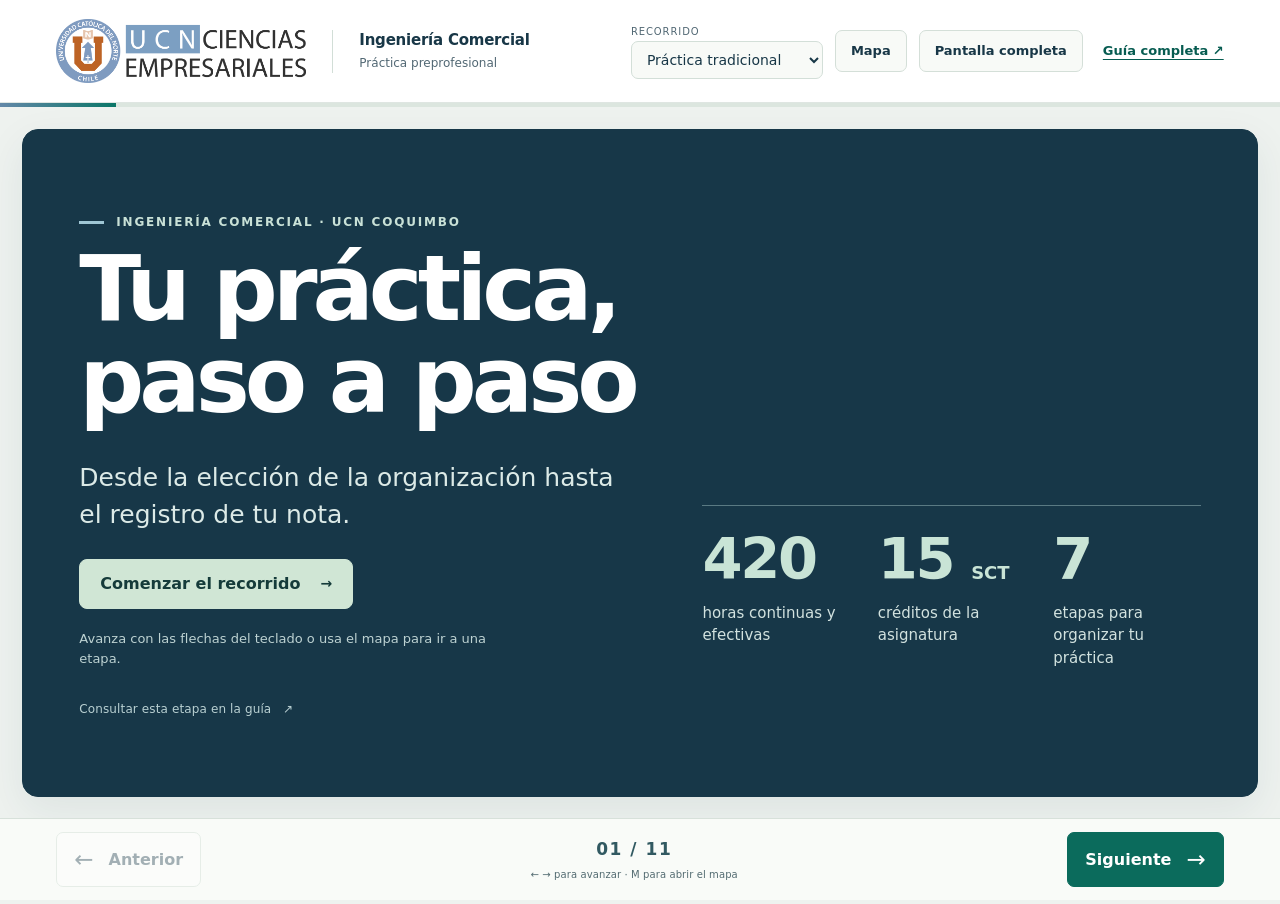
==== commit 103fa476: "Add files via upload" ====
--- a/presentacion.html
+++ b/presentacion.html
@@ -1 +1 @@
-<!doctype html><html lang="es"><head><meta charset="utf-8"><meta name="viewport" content="width=device-width,initial-scale=1"><meta name="theme-color" content="#142f40"><meta name="description" content="Presentación interactiva del proceso de práctica preprofesional de Ingeniería Comercial, UCN Coquimbo. Etapas, documentos, plazos y evaluación."><title>Tu práctica, paso a paso · INGECO UCN</title><link rel="stylesheet" href="assets/presentacion.css?v=20261110d"><script src="assets/presentacion.js?v=20261110c" defer></script></head><body><a class="skip-link" href="#deck">Ir a la presentación</a><header class="deck-header"><a class="brand" href="index.html" aria-label="Abrir guía completa de práctica INGECO"><img src="assets/logo-eciem-color.png" alt="Universidad Católica del Norte, Ciencias Empresariales"><span>Ingeniería Comercial<br><small>Práctica preprofesional</small></span></a><div class="deck-tools"><label class="route-label" for="route-select">Recorrido<select id="route-select"><option value="tradicional">Práctica tradicional</option><option value="propia">Empresa propia</option></select></label><button type="button" class="tool-button" id="open-map">Mapa</button><button type="button" class="tool-button" id="fullscreen" hidden>Pantalla completa</button><a class="guide-link" href="index.html">Guía completa ↗</a></div></header><div class="progress-track"><div id="deck-progress" role="progressbar" aria-label="Avance de la presentación" aria-valuemin="1" aria-valuemax="10" aria-valuenow="1"></div></div><noscript><p class="noscript-notice">Puedes leer todas las pantallas a continuación. Activa JavaScript para usar la navegación, los diagramas por pasos y las preguntas interactivas.</p></noscript><main id="deck"><section class="slide cover" id="tradicional-0" data-route="tradicional" data-title="Tu práctica, paso a paso" aria-labelledby="title-tradicional-0" aria-roledescription="diapositiva"><div class="slide-heading"><p class="eyebrow">Ingeniería Comercial · UCN Coquimbo</p><h1 id="title-tradicional-0" tabindex="-1">Tu práctica,<br>paso a paso</h1></div><div class="slide-content"><div class="cover-composition"><div class="cover-copy"><p>Desde la elección de la organización hasta el registro de tu nota.</p><button type="button" class="button primary" data-next>Comenzar el recorrido <span aria-hidden="true">→</span></button><p class="small">Avanza con las flechas del teclado o usa el mapa para ir a una etapa.</p></div><dl class="cover-facts"><div><dt>420</dt><dd>horas continuas y efectivas</dd></div><div><dt>15 <span>SCT</span></dt><dd>créditos de la asignatura</dd></div><div><dt>7</dt><dd>etapas para organizar tu práctica</dd></div></dl></div></div><a class="source-link" href="index.html#screen=process&amp;route=traditional&amp;step=1">Consultar esta etapa en la guía <span aria-hidden="true">↗</span></a></section><section class="slide " id="tradicional-1" data-route="tradicional" data-title="Los requisitos para comenzar" aria-labelledby="title-tradicional-1" aria-roledescription="diapositiva"><div class="slide-heading"><p class="eyebrow">01 · Preparación</p><h1 id="title-tradicional-1" tabindex="-1">Los requisitos para comenzar</h1><p class="lede">Marca lo que ya revisaste antes de preparar tu postulación.</p></div><div class="slide-content"><div class="requirements-layout"><div data-check-group><div class="check-list"><label><input type="checkbox"><span>Mantener la matrícula como estudiante regular de la UCN.</span></label><label><input type="checkbox"><span>Tener aprobadas las asignaturas hasta sexto semestre, exceptuando Formación General.</span></label><label><input type="checkbox"><span>No estar afecto a causales de eliminación.</span></label><label><input type="checkbox"><span>Estar dentro del plazo de inscripción de la carrera.</span></label><label><input type="checkbox"><span>Estar dentro del período reglamentario para obtener el título.</span></label></div><p class="check-status" data-check-status aria-live="polite">0 de 5 requisitos revisados</p></div><aside class="side-note"><span class="big-symbol" aria-hidden="true">?</span><h2>¿Dónde realizarla?</h2><p>En una organización legalmente constituida, con funciones pertinentes a tu formación.</p><p>La organización no puede ser propiedad de un familiar directo.</p><a class="curriculum-open" id="deck-open-curriculum" href="#deck-curriculum" aria-haspopup="dialog" aria-controls="deck-curriculum">Ver la malla con asignaturas destacadas <span aria-hidden="true">↗</span></a></aside></div><p class="footnote">Esta lista te ayuda a revisar tu situación. La carrera verifica los requisitos al revisar la inscripción.</p></div><a class="source-link" href="index.html#screen=process&amp;route=traditional&amp;step=1">Consultar esta etapa en la guía <span aria-hidden="true">↗</span></a></section><section class="slide " id="tradicional-2" data-route="tradicional" data-title="El mapa de tu práctica" aria-labelledby="title-tradicional-2" aria-roledescription="diapositiva"><div class="slide-heading"><p class="eyebrow">Tu recorrido</p><h1 id="title-tradicional-2" tabindex="-1">El mapa de tu práctica</h1><p class="lede">Selecciona una etapa para abrir su explicación.</p></div><div class="slide-content"><nav class="process-map" aria-label="Etapas de la práctica"><button type="button" data-go="1"><span class="map-number">01</span><strong>Preparación</strong><small>Requisitos y organización</small></button><button type="button" data-go="3"><span class="map-number">02</span><strong>Documentación</strong><small>Formulario y plan</small></button><button type="button" data-go="4"><span class="map-number">03</span><strong>Revisión</strong><small>Carta y autorización</small></button><button type="button" data-go="5"><span class="map-number">04</span><strong>Desarrollo</strong><small>420 horas y evidencias</small></button><button type="button" data-go="6"><span class="map-number">05</span><strong>Término</strong><small>Aviso y constancia</small></button><button type="button" data-go="7"><span class="map-number">06</span><strong>Informe</strong><small>Entrega y evaluación</small></button><button type="button" data-go="8"><span class="map-number">07</span><strong>Cierre</strong><small>Nota y registro</small></button></nav><div class="map-caption"><p><strong>Antes de iniciar</strong><br>Preparación, documentos y autorización.</p><p><strong>Durante la práctica</strong><br>Actividades, seguimiento y evidencias.</p><p><strong>Al finalizar</strong><br>Notificación, evaluaciones y registro.</p></div></div><a class="source-link" href="index.html#screen=process&amp;route=traditional&amp;step=1">Consultar esta etapa en la guía <span aria-hidden="true">↗</span></a></section><section class="slide " id="tradicional-3" data-route="tradicional" data-title="La postulación a Secretaría" aria-labelledby="title-tradicional-3" aria-roledescription="diapositiva"><div class="slide-heading"><p class="eyebrow">02 · Documentación</p><h1 id="title-tradicional-3" tabindex="-1">La postulación a Secretaría</h1><p class="lede">El formulario y el plan deben coincidir en sus antecedentes y fechas.</p></div><div class="slide-content"><div class="document-flow"><div class="document-pair"><div><span class="paper-number">01</span><h2>Formulario de inscripción</h2><p>Datos del estudiante, organización, supervisor, fechas y horario.</p><a class="download" href="formularios/inscripcion.docx" download>Descargar formulario <span>DOCX ↓</span></a></div><div><span class="paper-number">02</span><h2>Plan de trabajo</h2><p>Objetivo general, al menos tres objetivos específicos, actividades y productos.</p><a class="download" href="formularios/plan-de-practica.docx" download>Descargar plan <span>DOCX ↓</span></a></div></div><div class="send-strip"><span class="actor">Supervisor</span><strong>Firma y timbre en ambos documentos</strong><span class="connector" aria-hidden="true">→</span><span class="actor">Estudiante</span><strong>Envío a <a href="mailto:secreingeco@ucn.cl">secreingeco@ucn.cl</a></strong></div></div><div class="deadline-strip"><p><strong>15 de enero de 2027</strong><span>Fecha límite para postular.</span></p><p><strong>Al menos 5 días hábiles antes</strong><span>Respecto de la fecha de inicio de la práctica.</span></p></div></div><a class="source-link" href="index.html#screen=process&amp;route=traditional&amp;step=2">Consultar esta etapa en la guía <span aria-hidden="true">↗</span></a></section><section class="slide " id="tradicional-4" data-route="tradicional" data-title="La autorización del inicio" aria-labelledby="title-tradicional-4" aria-roledescription="diapositiva"><div class="slide-heading"><p class="eyebrow">03 · Revisión</p><h1 id="title-tradicional-4" tabindex="-1">La autorización del inicio</h1><p class="lede">La carta de aceptación es obligatoria antes de comenzar.</p></div><div class="slide-content"><div class="sequence" data-sequence><ol aria-label="Secuencia de autorización"><li><span class="actor">Secretaría y Jefatura</span><strong>Revisión inicial</strong><p>Revisan el formulario y el plan en 5 días hábiles desde su recepción en Secretaría.</p></li><li><span class="actor">Secretaría</span><strong>Resultado por correo</strong><p>Comunica si la documentación está aprobada, tiene observaciones o fue rechazada.</p></li><li><span class="actor">Secretaría y empresa</span><strong>Carta de aceptación</strong><p>Con los documentos aprobados, Secretaría envía la carta. La empresa la completa, firma y timbra.</p></li><li><span class="actor">Estudiante y carrera</span><strong>Inicio confirmado</strong><p>Entrega la carta antes de comenzar. Confirma autorización y fechas con Secretaría.</p></li></ol><div class="sequence-control"><button type="button" class="button subtle" data-reveal>Siguiente paso</button><span data-sequence-status aria-live="polite"></span><button type="button" class="text-button" data-reset-sequence>Reiniciar</button></div></div><details class="extra"><summary>Si la revisión tiene observaciones</summary><p>Corrige y reenvía en 10 días hábiles desde el correo de Secretaría. La nueva revisión dispone de 5 días hábiles desde la recepción. Si no corriges en el plazo, la solicitud se da por cancelada.</p></details><details class="quiz"><summary>Pregunta para conversar <span aria-hidden="true">+</span></summary><fieldset data-quiz="inicio"><legend>El formulario y el plan están aprobados, pero aún no entregas la carta. ¿Puedes comenzar?</legend><div class="answers"><button type="button" data-answer data-correct="false" data-feedback="La carta completada debe llegar a Secretaría antes del inicio. Confirma la autorización y las fechas registradas.">Sí, con la aprobación del plan basta.</button><button type="button" data-answer data-correct="true" data-feedback="La aprobación del formulario y del plan permite gestionar la carta. Su entrega es obligatoria antes de comenzar.">Primero debo entregar la carta y confirmar la autorización.</button></div><p class="feedback" role="status" hidden></p></fieldset></details></div><a class="source-link" href="index.html#screen=process&amp;route=traditional&amp;step=3">Consultar esta etapa en la guía <span aria-hidden="true">↗</span></a></section><section class="slide " id="tradicional-5" data-route="tradicional" data-title="El trabajo y sus evidencias" aria-labelledby="title-tradicional-5" aria-roledescription="diapositiva"><div class="slide-heading"><p class="eyebrow">04 · Desarrollo</p><h1 id="title-tradicional-5" tabindex="-1">El trabajo y sus evidencias</h1></div><div class="slide-content"><div class="work-layout"><div><div class="hours"><strong>420</strong><span>horas continuas<br>y efectivas</span></div><p>Cumple el plan autorizado y coordina el seguimiento con tu supervisor.</p><p>Si cursas asignaturas, cumple tus compromisos académicos y descuenta ese tiempo de las horas de práctica.</p></div><div class="week-example"><h2>Una forma de organizar tu semana</h2><p class="small">Ejemplo de organización, adaptable a tus actividades.</p><ol><li><span>Durante la semana</span><strong>Registrar las actividades</strong><p>Qué hiciste, qué herramientas utilizaste y qué resultados obtuviste.</p></li><li><span>Al reunir evidencias</span><strong>Guardar los respaldos</strong><p>Documentos, reportes, gráficos o capturas que respalden tu trabajo.</p></li><li><span>Al cerrar la semana</span><strong>Actualizar la bitácora</strong><p>Incluye dificultades y soluciones. Organiza evidencias de al menos cuatro problemáticas.</p></li></ol></div></div><details class="extra"><summary>Cambios de fechas, inconvenientes y seguro escolar</summary><p>Consulta previamente con Secretaría cualquier cambio de fechas. Si necesitas terminar anticipadamente, contacta a Jefatura de Carrera para su revisión y visado.</p><p>El seguro rige desde el inicio hasta el término registrado. Antes del receso institucional, confirma los contactos y el procedimiento de atención. El certificado solo se emite una vez iniciada la práctica.</p></details></div><a class="source-link" href="index.html#screen=process&amp;route=traditional&amp;step=4">Consultar esta etapa en la guía <span aria-hidden="true">↗</span></a></section><section class="slide " id="tradicional-6" data-route="tradicional" data-title="El término abre tres caminos" aria-labelledby="title-tradicional-6" aria-roledescription="diapositiva"><div class="slide-heading"><p class="eyebrow">05 · Término</p><h1 id="title-tradicional-6" tabindex="-1">El término abre tres caminos</h1><p class="lede">Los plazos de 10 y 30 días se cuentan desde la fecha de término. Los 10 días corresponden a la notificación.</p></div><div class="slide-content"><div class="fork-root">Fecha de término de la práctica</div><div class="parallel-flow"><div><span class="actor">Estudiante</span><h2>Notificación y constancia</h2><div class="time-number">10 <span>días corridos</span></div><p>Notifica el término por correo a Secretaría. Recibirás el formato de constancia para gestionar firma y timbre de la empresa y devolverlo a Secretaría.</p></div><div><span class="actor">Secretaría y supervisor</span><h2>Evaluación del supervisor</h2><p>Secretaría gestiona su envío. La respuesta aprobatoria permite derivar el informe al académico.</p></div><div><span class="actor">Estudiante</span><h2>Entrega del informe</h2><div class="time-number">30 <span>días corridos</span></div><p>Entrega el informe dentro de los 30 días corridos desde el término, aunque la respuesta del supervisor esté pendiente.</p></div></div><details class="quiz"><summary>Pregunta para conversar <span aria-hidden="true">+</span></summary><fieldset data-quiz="termino"><legend>Hoy terminaste la práctica. ¿Qué debes enviar primero a Secretaría?</legend><div class="answers"><button type="button" data-answer data-correct="true" data-feedback="Notifica dentro de 10 días corridos. Secretaría te enviará el formato de constancia para gestionar firma, timbre y devolución.">La notificación del término por correo.</button><button type="button" data-answer data-correct="false" data-feedback="La notificación inicia la gestión de la constancia. El informe tiene un plazo independiente de 30 días corridos desde el término.">El informe junto con la constancia antes de poder notificar.</button></div><p class="feedback" role="status" hidden></p></fieldset></details></div><a class="source-link" href="index.html#screen=process&amp;route=traditional&amp;step=5">Consultar esta etapa en la guía <span aria-hidden="true">↗</span></a></section><section class="slide " id="tradicional-7" data-route="tradicional" data-title="La revisión del informe" aria-labelledby="title-tradicional-7" aria-roledescription="diapositiva"><div class="slide-heading"><p class="eyebrow">06 · Informe</p><h1 id="title-tradicional-7" tabindex="-1">La revisión del informe</h1><p class="lede">Selecciona cada situación para ver cómo avanza el proceso.</p></div><div class="slide-content"><div class="decision-intro"><span class="decision-label">Primero</span><h2>¿Qué ocurre con la evaluación del supervisor?</h2></div><div class="case-switch" role="group" aria-label="Estado de la evaluación del supervisor"><button type="button" data-case="espera" aria-pressed="true">Sin respuesta</button><button type="button" data-case="reprobada" aria-pressed="false">Menor a 5,0</button><button type="button" data-case="aprobada" aria-pressed="false">Aprobada</button></div><div class="case-result" data-case-result="espera"><span class="outcome-tag">Informe en espera</span><h2>La revisión académica espera la respuesta</h2><p>El estudiante debe entregar el informe dentro de los 30 días corridos desde el término. La respuesta pendiente del supervisor no extiende ese plazo.</p></div><div class="case-result danger" data-case-result="reprobada"><span class="outcome-tag">Práctica reprobada</span><h2>El informe no pasa a revisión académica</h2><p>Una evaluación del supervisor inferior a 5,0 reprueba la práctica, independientemente del promedio ponderado.</p></div><div class="case-result success" data-case-result="aprobada"><span class="outcome-tag">Derivación al académico</span><h2>Máximo 30 días corridos para evaluar</h2><p>El plazo comienza cuando el académico recibe el informe. La derivación requiere haber recibido la evaluación aprobatoria del supervisor directo.</p></div><details class="quiz"><summary>Pregunta para conversar <span aria-hidden="true">+</span></summary><fieldset data-quiz="informe"><legend>El supervisor aún no responde. ¿Qué corresponde hacer con el informe?</legend><div class="answers"><button type="button" data-answer data-correct="true" data-feedback="La entrega del estudiante mantiene su plazo de 30 días corridos desde el término. El plazo del académico comienza cuando recibe el informe para revisarlo.">Entregarlo en plazo. La revisión esperará la respuesta aprobatoria.</button><button type="button" data-answer data-correct="false" data-feedback="El plazo de entrega se cuenta desde el término de la práctica. La evaluación pendiente del supervisor no lo posterga.">Esperar la respuesta del supervisor para comenzar el plazo de entrega.</button></div><p class="feedback" role="status" hidden></p></fieldset></details></div><a class="source-link" href="index.html#screen=process&amp;route=traditional&amp;step=6">Consultar esta etapa en la guía <span aria-hidden="true">↗</span></a></section><section class="slide " id="tradicional-8" data-route="tradicional" data-title="La nota y el cierre académico" aria-labelledby="title-tradicional-8" aria-roledescription="diapositiva"><div class="slide-heading"><p class="eyebrow">07 · Cierre</p><h1 id="title-tradicional-8" tabindex="-1">La nota y el cierre académico</h1></div><div class="slide-content"><div class="grade-layout"><div><div class="weight-bar" aria-label="70% informe y 30% evaluación del supervisor"><span>70%</span><span>30%</span></div><div class="weight-labels"><p><strong>Informe</strong>Evaluación académica</p><p><strong>Supervisor</strong>Competencias genéricas</p></div><p class="grade-rule">La evaluación del supervisor debe ser aprobatoria. Una nota inferior a 5,0 reprueba la práctica.</p></div><div class="grade-ranges"><h2>Primera evaluación del informe</h2><div><strong>5,0 a 7,0</strong><span>Aprobado</span></div><div><strong>3,0 a 4,9</strong><span>Pendiente de correcciones</span></div><div><strong>Menor a 3,0</strong><span>Reprobado</span></div></div></div><details class="extra"><summary>El informe pendiente y su segunda evaluación</summary><p>Corrige y reenvía en 10 días corridos desde la comunicación de la evaluación. El mismo académico revisa nuevamente en un máximo de 10 días corridos. La nota máxima de la segunda evaluación es 5,0.</p><p>La práctica se reprueba si no entregas la corrección en plazo, si no incorporas adecuadamente las observaciones o si el informe corregido sigue bajo 5,0.</p></details><div class="closure-note"><strong>El período de registro se confirma con Secretaría</strong><p>El registro en Banner se realiza a más tardar al cierre del semestre lectivo que corresponda, una vez resueltas las evaluaciones del informe y del supervisor.</p></div></div><a class="source-link" href="index.html#screen=process&amp;route=traditional&amp;step=7">Consultar esta etapa en la guía <span aria-hidden="true">↗</span></a></section><section class="slide " id="tradicional-9" data-route="tradicional" data-title="Tu próximo paso" aria-labelledby="title-tradicional-9" aria-roledescription="diapositiva"><div class="slide-heading"><p class="eyebrow">Una lista para llevar</p><h1 id="title-tradicional-9" tabindex="-1">Tu próximo paso</h1><p class="lede">Guarda el recurso y consulta a Secretaría ante dudas sobre tu proceso.</p></div><div class="slide-content"><div class="takeaway-layout"><div data-check-group><div class="check-list final-list"><label><input type="checkbox"><span>Revisé los requisitos y elegí una organización pertinente.</span></label><label><input type="checkbox"><span>Identifiqué los documentos, firmas y autorizaciones que necesito.</span></label><label><input type="checkbox"><span>Distingo el aviso de término, la constancia y la entrega del informe.</span></label><label><input type="checkbox"><span>Sé cuándo puede comenzar la revisión académica.</span></label></div><p class="check-status" data-check-status aria-live="polite">0 de 4 puntos revisados</p><div class="takeaway-buttons"><a class="button primary" href="assets/lista-practica.txt" download>Descargar lista <span>TXT ↓</span></a><button class="button subtle" type="button" data-print-summary>Imprimir lista</button></div></div><aside class="resources"><h2>Documentos y contacto</h2><a class="download" href="informe-evaluacion/plantilla-informe.docx" download>Plantilla de informe <span>DOCX ↓</span></a><a class="download" href="informe-evaluacion/instrumento-competencias-genericas.pdf" download>Competencias genéricas · instrumento oficial UCN <span>PDF ↓</span></a><a class="download" href="normativa/reglamento-practica.pdf" download>Reglamento de práctica INGECO <span>PDF ↓</span></a><a class="download" href="index.html#screen=library&amp;category=inscripcion">Todos los formularios <span>↗</span></a><a class="contact-link" href="mailto:secreingeco@ucn.cl">secreingeco@ucn.cl</a><button class="text-button own-start" type="button" data-route-go="propia">Ver práctica en empresa propia ↗</button></aside></div></div><a class="source-link" href="index.html#screen=process&amp;route=traditional&amp;step=7">Consultar esta etapa en la guía <span aria-hidden="true">↗</span></a></section><section class="slide " id="propia-0" data-route="propia" data-title="La práctica en tu empresa" aria-labelledby="title-propia-0" aria-roledescription="diapositiva"><div class="slide-heading"><p class="eyebrow">Empresa propia · Solicitud</p><h1 id="title-propia-0" tabindex="-1">La práctica en tu empresa</h1><p class="lede">La autorización precede a la inscripción formal.</p></div><div class="slide-content"><div class="own-layout"><div><p class="large-copy">Esta modalidad requiere una <strong>solicitud fundada y la aprobación de Jefatura de Carrera</strong>.</p><p>Fundamenta que eres propietario y trabajas a tiempo completo en la empresa, y cómo tu ausencia afectaría su funcionamiento y resultados.</p><a class="download" href="formularios/inscripcion-empresa-propia.docx" download>Formulario de empresa propia <span>DOCX ↓</span></a></div><div class="document-stack"><h2>Antecedentes de la solicitud</h2><ol><li>Carta de solicitud.</li><li>Formulario 4415 de inicio de actividades.</li><li>Extracto de constitución, cuando corresponda.</li><li>Último estado de situación financiera.</li><li>Otros respaldos pertinentes, como contratos o proyectos adjudicados.</li></ol></div></div></div><a class="source-link" href="index.html#screen=process&amp;route=own&amp;step=1">Consultar esta etapa en la guía <span aria-hidden="true">↗</span></a></section><section class="slide " id="propia-1" data-route="propia" data-title="El informe del emprendimiento" aria-labelledby="title-propia-1" aria-roledescription="diapositiva"><div class="slide-heading"><p class="eyebrow">Empresa propia · Informe</p><h1 id="title-propia-1" tabindex="-1">El informe del emprendimiento</h1></div><div class="slide-content"><div class="own-report"><div class="own-deadline"><span class="actor">Desde la inscripción</span><strong>30</strong><span>días corridos como máximo<br>para entregar el informe</span></div><div><h2>El trabajo que presentarás</h2><ol class="report-content"><li><strong>El emprendimiento</strong><span>Propósito, modelo de negocio, clientes, recursos y limitaciones.</span></li><li><strong>Al menos cuatro problemáticas</strong><span>Acciones implementadas, resultados y evidencias.</span></li><li><strong>Análisis y proyecciones</strong><span>Matriz FODA, oportunidades de mejora y al menos tres estrategias futuras concretas.</span></li></ol></div></div><div class="closure-note"><strong>Revisión académica: máximo 30 días corridos desde la recepción del informe</strong><p>Atiende las observaciones y las correcciones conforme al Anexo N°1 del Reglamento.</p></div><div class="inline-downloads"><a class="download" href="normativa/reglamento-practica.pdf" download>Reglamento <span>PDF ↓</span></a><a class="download" href="normativa/anexo-1-evaluacion-del-informe.pdf" download>Anexo 1: evaluación del informe <span>PDF ↓</span></a></div></div><a class="source-link" href="index.html#screen=process&amp;route=own&amp;step=3">Consultar esta etapa en la guía <span aria-hidden="true">↗</span></a></section><section class="slide " id="propia-2" data-route="propia" data-title="La presentación y defensa" aria-labelledby="title-propia-2" aria-roledescription="diapositiva"><div class="slide-heading"><p class="eyebrow">Empresa propia · Defensa</p><h1 id="title-propia-2" tabindex="-1">La presentación y defensa</h1></div><div class="slide-content"><div class="defense-composition"><div><span class="actor">Exposición</span><strong>30 <span>minutos</span></strong><p>Máximo para presentar el trabajo, las acciones y los resultados del emprendimiento.</p></div><div><span class="actor">Preguntas de la comisión</span><strong>30 <span>minutos</span></strong><p>Máximo para responder las preguntas y demostrar dominio del trabajo.</p></div></div><div class="defense-weight"><strong>70% informe</strong><span aria-hidden="true">+</span><strong>30% presentación y defensa</strong></div><p class="footnote">La defensa reemplaza la evaluación del empleador. Coordina la fecha una vez emitida la evaluación del informe. El número de integrantes de la comisión se define para cada defensa.</p><div class="takeaway-buttons"><a class="button primary" href="assets/lista-practica.txt" download>Descargar lista <span>TXT ↓</span></a><a class="button subtle" href="index.html#screen=process&amp;route=own&amp;step=4">Consultar la guía completa ↗</a><button class="text-button" type="button" data-route-go="tradicional">Volver al recorrido tradicional</button></div></div><a class="source-link" href="index.html#screen=process&amp;route=own&amp;step=4">Consultar esta etapa en la guía <span aria-hidden="true">↗</span></a></section></main><footer class="deck-footer"><button type="button" class="nav-button" id="previous" disabled><span aria-hidden="true">←</span> Anterior</button><div class="position"><span id="position" aria-live="polite" aria-atomic="true">01 / 10</span><span class="keyboard-hint">← → para avanzar · M para abrir el mapa</span></div><button type="button" class="nav-button next" id="next">Siguiente <span aria-hidden="true">→</span></button></footer><dialog id="map-dialog" aria-labelledby="map-title"><div class="dialog-heading"><div><p class="eyebrow">Tu recorrido</p><h2 id="map-title">Mapa de la presentación</h2></div><button type="button" class="tool-button" id="close-map">Cerrar ×</button></div><nav id="slide-menu" aria-label="Pantallas de la presentación"></nav><p class="small">Puedes volver a una pantalla sin perder tus respuestas durante esta visita.</p></dialog><div id="deck-status" class="sr-only" role="status"></div><section class="print-summary" aria-labelledby="summary-title"><img src="assets/logo-eciem-color.png" alt="UCN Ciencias Empresariales"><h1 id="summary-title">Tu lista para la práctica</h1><p>Ingeniería Comercial · UCN Coquimbo</p><h2>Práctica tradicional</h2><ul><li>Requisitos académicos y administrativos revisados.</li><li>Formulario y plan firmados y timbrados. Envío al menos 5 días hábiles antes del inicio y hasta el 15 de enero de 2027.</li><li>Carta de aceptación completada y entregada antes del inicio. Autorización y fechas confirmadas con Secretaría.</li><li>420 horas continuas y efectivas. Bitácora semanal y evidencias del trabajo.</li><li>Notificación del término por correo en máximo 10 días corridos. Secretaría envía el formato de constancia. Gestionar firma, timbre y devolución.</li><li>Informe dentro de 30 días corridos desde el término, aunque la evaluación del supervisor esté pendiente.</li><li>Evaluación aprobatoria del supervisor recibida para derivar el informe al académico. Revisión académica: máximo 30 días corridos desde la recepción del informe.</li><li>Período de registro académico confirmado con Secretaría.</li></ul><h2>Empresa propia</h2><ul><li>Solicitud fundada con antecedentes y aprobación de Jefatura de Carrera.</li><li>Informe en máximo 30 días corridos desde la inscripción.</li><li>Cuatro problemáticas como mínimo, FODA y al menos tres estrategias futuras.</li><li>Defensa: máximo 30 minutos de exposición y 30 minutos de preguntas.</li></ul><p><strong>Contacto:</strong> secreingeco@ucn.cl</p></section><dialog id="deck-curriculum" class="curriculum-modal" aria-labelledby="deck-curriculum-title" aria-describedby="deck-curriculum-intro"><div class="dialog-heading"><div><p class="eyebrow">Requisitos académicos</p><h2 id="deck-curriculum-title">La malla y tus asignaturas requeridas</h2></div><button type="button" class="tool-button" id="deck-close-curriculum" aria-label="Cerrar malla y volver a la diapositiva">Volver a la diapositiva ×</button></div><p id="deck-curriculum-intro" class="curriculum-description">Debes tener aprobadas las asignaturas de los semestres I a VI, exceptuando Formación General. Los recuadros amarillos con borde naranjo destacan las asignaturas requeridas. La franja morada de Formación General queda fuera de este requisito.</p><div class="curriculum-controls"><label><input id="deck-toggle-highlights" type="checkbox" checked> Destacar asignaturas requeridas</label><button type="button" class="tool-button" id="deck-zoom-curriculum" aria-pressed="false" aria-controls="deck-curriculum-picture">Ampliar para leer</button><a href="normativa/malla-curricular-2027.pdf" download>Descargar malla original PDF ↓</a></div><div class="curriculum-viewport" id="deck-curriculum-viewport" tabindex="0" role="region" aria-label="Malla curricular ampliable. Al ampliar, desplázate para recorrer las asignaturas."><div class="curriculum-picture" id="deck-curriculum-picture"><img id="deck-curriculum-image" src="assets/malla-ingeco-preview.webp" alt="Malla curricular de Ingeniería Comercial 2027, en diez semestres. Se destacan las asignaturas de los seis primeros semestres, exceptuando Formación General."><svg id="deck-curriculum-highlights" viewBox="0 0 2384 1684" aria-hidden="true"><rect x="39" y="890" width="159" height="119" rx="7"></rect><rect x="40" y="422" width="159" height="120" rx="7"></rect><rect x="41" y="1046" width="158" height="119" rx="7"></rect><rect x="41" y="1358" width="158" height="119" rx="7"></rect><rect x="234" y="579" width="159" height="119" rx="7"></rect><rect x="234" y="1202" width="158" height="120" rx="7"></rect><rect x="235" y="890" width="158" height="120" rx="7"></rect><rect x="235" y="1046" width="158" height="120" rx="7"></rect><rect x="236" y="422" width="158" height="119" rx="7"></rect><rect x="429" y="1202" width="159" height="120" rx="7"></rect><rect x="430" y="579" width="158" height="119" rx="7"></rect><rect x="430" y="735" width="159" height="119" rx="7"></rect><rect x="430" y="890" width="159" height="120" rx="7"></rect><rect x="430" y="1046" width="159" height="120" rx="7"></rect><rect x="430" y="1358" width="159" height="119" rx="7"></rect><rect x="624" y="578" width="159" height="120" rx="7"></rect><rect x="625" y="422" width="159" height="120" rx="7"></rect><rect x="625" y="734" width="159" height="119" rx="7"></rect><rect x="625" y="890" width="159" height="120" rx="7"></rect><rect x="626" y="1046" width="158" height="120" rx="7"></rect><rect x="820" y="422" width="159" height="120" rx="7"></rect><rect x="820" y="579" width="158" height="119" rx="7"></rect><rect x="820" y="736" width="159" height="119" rx="7"></rect><rect x="821" y="890" width="158" height="120" rx="7"></rect><rect x="821" y="1046" width="158" height="120" rx="7"></rect><rect x="1015" y="422" width="158" height="119" rx="7"></rect><rect x="1015" y="579" width="158" height="119" rx="7"></rect><rect x="1015" y="735" width="159" height="119" rx="7"></rect><rect x="1015" y="890" width="159" height="120" rx="7"></rect><rect x="1016" y="1046" width="159" height="119" rx="7"></rect><rect x="1016" y="1201" width="159" height="120" rx="7"></rect></svg></div></div><p class="curriculum-caption" id="deck-curriculum-caption" role="status">Malla ajustada a la ventana. Amplía para leer las asignaturas.</p><p class="curriculum-footnote">La carrera verifica la situación académica al revisar la inscripción.</p></dialog></body></html>+<!doctype html><html lang="es"><head><meta charset="utf-8"><meta name="viewport" content="width=device-width,initial-scale=1"><meta name="theme-color" content="#142f40"><meta name="description" content="Presentación interactiva del proceso de práctica preprofesional de Ingeniería Comercial, UCN Coquimbo. Etapas, documentos, plazos y evaluación."><title>Tu práctica, paso a paso · INGECO UCN</title><link rel="stylesheet" href="assets/presentacion.css?v=20261110e"><script src="assets/presentacion.js?v=20261110e" defer></script></head><body><a class="skip-link" href="#deck">Ir a la presentación</a><header class="deck-header"><a class="brand" href="index.html" aria-label="Abrir guía completa de práctica INGECO"><img src="assets/logo-eciem-color.png" alt="Universidad Católica del Norte, Ciencias Empresariales"><span>Ingeniería Comercial<br><small>Práctica preprofesional</small></span></a><div class="deck-tools"><label class="route-label" for="route-select">Recorrido<select id="route-select"><option value="tradicional">Práctica tradicional</option><option value="propia">Empresa propia</option></select></label><button type="button" class="tool-button" id="open-map">Mapa</button><button type="button" class="tool-button" id="fullscreen" hidden>Pantalla completa</button><a class="guide-link" href="index.html">Guía completa ↗</a></div></header><div class="progress-track"><div id="deck-progress" role="progressbar" aria-label="Avance de la presentación" aria-valuemin="1" aria-valuemax="11" aria-valuenow="1"></div></div><noscript><p class="noscript-notice">Puedes leer todas las pantallas a continuación. Activa JavaScript para usar la navegación, los diagramas por pasos y las preguntas interactivas.</p></noscript><main id="deck"><section class="slide cover" id="tradicional-0" data-route="tradicional" data-title="Tu práctica, paso a paso" aria-labelledby="title-tradicional-0" aria-roledescription="diapositiva"><div class="slide-heading"><p class="eyebrow">Ingeniería Comercial · UCN Coquimbo</p><h1 id="title-tradicional-0" tabindex="-1">Tu práctica,<br>paso a paso</h1></div><div class="slide-content"><div class="cover-composition"><div class="cover-copy"><p>Desde la elección de la organización hasta el registro de tu nota.</p><button type="button" class="button primary" data-next>Comenzar el recorrido <span aria-hidden="true">→</span></button><p class="small">Avanza con las flechas del teclado o usa el mapa para ir a una etapa.</p></div><dl class="cover-facts"><div><dt>420</dt><dd>horas continuas y efectivas</dd></div><div><dt>15 <span>SCT</span></dt><dd>créditos de la asignatura</dd></div><div><dt>7</dt><dd>etapas para organizar tu práctica</dd></div></dl></div></div><a class="source-link" href="index.html#screen=process&amp;route=traditional&amp;step=1">Consultar esta etapa en la guía <span aria-hidden="true">↗</span></a></section><section class="slide " id="tradicional-1" data-route="tradicional" data-title="Los requisitos para comenzar" aria-labelledby="title-tradicional-1" aria-roledescription="diapositiva"><div class="slide-heading"><p class="eyebrow">01 · Preparación</p><h1 id="title-tradicional-1" tabindex="-1">Los requisitos para comenzar</h1><p class="lede">Marca lo que ya revisaste antes de preparar tu postulación.</p></div><div class="slide-content"><div class="requirements-layout"><div data-check-group><div class="check-list"><label><input type="checkbox"><span>Mantener la matrícula como estudiante regular de la UCN.</span></label><label><input type="checkbox"><span>Tener aprobadas las asignaturas hasta sexto semestre, exceptuando Formación General.</span></label><label><input type="checkbox"><span>No estar afecto a causales de eliminación.</span></label><label><input type="checkbox"><span>Estar dentro del plazo de inscripción de la carrera.</span></label><label><input type="checkbox"><span>Estar dentro del período reglamentario para obtener el título.</span></label></div><p class="check-status" data-check-status aria-live="polite">0 de 5 requisitos revisados</p></div><aside class="side-note"><span class="big-symbol" aria-hidden="true">?</span><h2>¿Dónde realizarla?</h2><p>En una organización legalmente constituida, con funciones pertinentes a tu formación.</p><p>La organización no puede ser propiedad de un familiar directo.</p><a class="curriculum-open" id="deck-open-curriculum" href="#deck-curriculum" aria-haspopup="dialog" aria-controls="deck-curriculum">Ver la malla con asignaturas destacadas <span aria-hidden="true">↗</span></a></aside></div><p class="footnote">Esta lista te ayuda a revisar tu situación. La carrera verifica los requisitos al revisar la inscripción.</p></div><a class="source-link" href="index.html#screen=process&amp;route=traditional&amp;step=1">Consultar esta etapa en la guía <span aria-hidden="true">↗</span></a></section><section class="slide " id="tradicional-2" data-route="tradicional" data-title="El mapa de tu práctica" aria-labelledby="title-tradicional-2" aria-roledescription="diapositiva"><div class="slide-heading"><p class="eyebrow">Tu recorrido</p><h1 id="title-tradicional-2" tabindex="-1">El mapa de tu práctica</h1><p class="lede">Selecciona una etapa para abrir su explicación.</p></div><div class="slide-content"><nav class="process-map" aria-label="Etapas de la práctica"><button type="button" data-go="1"><span class="map-number">01</span><strong>Preparación</strong><small>Requisitos y organización</small></button><button type="button" data-go="3"><span class="map-number">02</span><strong>Documentación</strong><small>Formulario y plan</small></button><button type="button" data-go="4"><span class="map-number">03</span><strong>Revisión</strong><small>Carta y autorización</small></button><button type="button" data-go="5"><span class="map-number">04</span><strong>Desarrollo</strong><small>420 horas y evidencias</small></button><button type="button" data-go="6"><span class="map-number">05</span><strong>Término</strong><small>Aviso y constancia</small></button><button type="button" data-go="7"><span class="map-number">06</span><strong>Informe</strong><small>Entrega y evaluación</small></button><button type="button" data-go="8"><span class="map-number">07</span><strong>Cierre</strong><small>Nota y registro</small></button></nav><div class="map-caption"><p><strong>Antes de iniciar</strong><br>Preparación, documentos y autorización.</p><p><strong>Durante la práctica</strong><br>Actividades, seguimiento y evidencias.</p><p><strong>Al finalizar</strong><br>Notificación, evaluaciones y registro.</p></div></div><a class="source-link" href="index.html#screen=process&amp;route=traditional&amp;step=1">Consultar esta etapa en la guía <span aria-hidden="true">↗</span></a></section><section class="slide " id="tradicional-3" data-route="tradicional" data-title="La postulación a Secretaría" aria-labelledby="title-tradicional-3" aria-roledescription="diapositiva"><div class="slide-heading"><p class="eyebrow">02 · Documentación</p><h1 id="title-tradicional-3" tabindex="-1">La postulación a Secretaría</h1><p class="lede">El formulario y el plan deben coincidir en sus antecedentes y fechas.</p></div><div class="slide-content"><div class="document-flow"><div class="document-pair"><div><span class="paper-number">01</span><h2>Formulario de inscripción</h2><p>Datos del estudiante, organización, supervisor, fechas y horario.</p><a class="download" href="formularios/inscripcion.docx" download>Descargar formulario <span>DOCX ↓</span></a></div><div><span class="paper-number">02</span><h2>Plan de trabajo</h2><p>Objetivo general, al menos tres objetivos específicos, actividades y productos.</p><a class="download" href="formularios/plan-de-practica.docx" download>Descargar plan <span>DOCX ↓</span></a></div></div><div class="send-strip"><span class="actor">Supervisor</span><strong>Firma y timbre en ambos documentos</strong><span class="connector" aria-hidden="true">→</span><span class="actor">Estudiante</span><strong>Envío a <a href="mailto:secreingeco@ucn.cl">secreingeco@ucn.cl</a></strong></div></div><div class="deadline-strip"><p><strong>15 de enero de 2027</strong><span>Fecha límite para postular.</span></p><p><strong>Al menos 5 días hábiles antes</strong><span>Respecto de la fecha de inicio de la práctica.</span></p></div></div><a class="source-link" href="index.html#screen=process&amp;route=traditional&amp;step=2">Consultar esta etapa en la guía <span aria-hidden="true">↗</span></a></section><section class="slide " id="tradicional-4" data-route="tradicional" data-title="La autorización del inicio" aria-labelledby="title-tradicional-4" aria-roledescription="diapositiva"><div class="slide-heading"><p class="eyebrow">03 · Revisión</p><h1 id="title-tradicional-4" tabindex="-1">La autorización del inicio</h1><p class="lede">La carta de aceptación es obligatoria antes de comenzar.</p></div><div class="slide-content"><div class="sequence" data-sequence><ol aria-label="Secuencia de autorización"><li><span class="actor">Secretaría y Jefatura</span><strong>Revisión inicial</strong><p>Revisan el formulario y el plan en 5 días hábiles desde su recepción en Secretaría.</p></li><li><span class="actor">Secretaría</span><strong>Resultado por correo</strong><p>Comunica si la documentación está aprobada, tiene observaciones o fue rechazada.</p></li><li><span class="actor">Secretaría y empresa</span><strong>Carta de aceptación</strong><p>Con los documentos aprobados, Secretaría envía la carta. La empresa la completa, firma y timbra.</p></li><li><span class="actor">Estudiante y carrera</span><strong>Inicio confirmado</strong><p>Entrega la carta antes de comenzar. Confirma autorización y fechas con Secretaría.</p></li></ol><div class="sequence-control"><button type="button" class="button subtle" data-reveal>Siguiente paso</button><span data-sequence-status aria-live="polite"></span><button type="button" class="text-button" data-reset-sequence>Reiniciar</button></div></div><details class="extra"><summary>Si la revisión tiene observaciones</summary><p>Corrige y reenvía en 10 días hábiles desde el correo de Secretaría. La nueva revisión dispone de 5 días hábiles desde la recepción. Si no corriges en el plazo, la solicitud se da por cancelada.</p></details><details class="quiz"><summary>Pregunta para conversar <span aria-hidden="true">+</span></summary><fieldset data-quiz="inicio"><legend>El formulario y el plan están aprobados, pero aún no entregas la carta. ¿Puedes comenzar?</legend><div class="answers"><button type="button" data-answer data-correct="false" data-feedback="La carta completada debe llegar a Secretaría antes del inicio. Confirma la autorización y las fechas registradas.">Sí, con la aprobación del plan basta.</button><button type="button" data-answer data-correct="true" data-feedback="La aprobación del formulario y del plan permite gestionar la carta. Su entrega es obligatoria antes de comenzar.">Primero debo entregar la carta y confirmar la autorización.</button></div><p class="feedback" role="status" hidden></p></fieldset></details></div><a class="source-link" href="index.html#screen=process&amp;route=traditional&amp;step=3">Consultar esta etapa en la guía <span aria-hidden="true">↗</span></a></section><section class="slide " id="tradicional-5" data-route="tradicional" data-title="El trabajo y sus evidencias" aria-labelledby="title-tradicional-5" aria-roledescription="diapositiva"><div class="slide-heading"><p class="eyebrow">04 · Desarrollo</p><h1 id="title-tradicional-5" tabindex="-1">El trabajo y sus evidencias</h1></div><div class="slide-content"><div class="work-layout"><div><div class="hours"><strong>420</strong><span>horas continuas<br>y efectivas</span></div><p>Cumple el plan autorizado y coordina el seguimiento con tu supervisor.</p><p>Si cursas asignaturas, cumple tus compromisos académicos y descuenta ese tiempo de las horas de práctica.</p></div><div class="week-example"><h2>Una forma de organizar tu semana</h2><p class="small">Ejemplo de organización, adaptable a tus actividades.</p><ol><li><span>Durante la semana</span><strong>Registrar las actividades</strong><p>Qué hiciste, qué herramientas utilizaste y qué resultados obtuviste.</p></li><li><span>Al reunir evidencias</span><strong>Guardar los respaldos</strong><p>Documentos, reportes, gráficos o capturas que respalden tu trabajo.</p></li><li><span>Al cerrar la semana</span><strong>Actualizar la bitácora</strong><p>Incluye dificultades y soluciones. Organiza evidencias de al menos cuatro problemáticas.</p></li></ol></div></div><details class="extra"><summary>Cambios de fechas, inconvenientes y seguro escolar</summary><p>Consulta previamente con Secretaría cualquier cambio de fechas. Si necesitas terminar anticipadamente, contacta a Jefatura de Carrera para su revisión y visado.</p><p>El seguro rige desde el inicio hasta el término registrado. Antes del receso institucional, confirma los contactos y el procedimiento de atención. El certificado solo se emite una vez iniciada la práctica.</p></details></div><a class="source-link" href="index.html#screen=process&amp;route=traditional&amp;step=4">Consultar esta etapa en la guía <span aria-hidden="true">↗</span></a></section><section class="slide " id="tradicional-6" data-route="tradicional" data-title="El término abre tres caminos" aria-labelledby="title-tradicional-6" aria-roledescription="diapositiva"><div class="slide-heading"><p class="eyebrow">05 · Término</p><h1 id="title-tradicional-6" tabindex="-1">El término abre tres caminos</h1><p class="lede">Los plazos de 10 y 30 días se cuentan desde la fecha de término. Los 10 días corresponden a la notificación.</p></div><div class="slide-content"><div class="fork-root">Fecha de término de la práctica</div><div class="parallel-flow"><div><span class="actor">Estudiante</span><h2>Notificación y constancia</h2><div class="time-number">10 <span>días corridos</span></div><p>Notifica el término por correo a Secretaría. Recibirás el formato de constancia para gestionar firma y timbre de la empresa y devolverlo a Secretaría.</p></div><div><span class="actor">Secretaría y supervisor</span><h2>Evaluación del supervisor</h2><p>Secretaría gestiona su envío. La respuesta aprobatoria permite derivar el informe al académico.</p></div><div><span class="actor">Estudiante</span><h2>Entrega del informe</h2><div class="time-number">30 <span>días corridos</span></div><p>Entrega el informe dentro de los 30 días corridos desde el término, aunque la respuesta del supervisor esté pendiente.</p></div></div><details class="quiz"><summary>Pregunta para conversar <span aria-hidden="true">+</span></summary><fieldset data-quiz="termino"><legend>Hoy terminaste la práctica. ¿Qué debes enviar primero a Secretaría?</legend><div class="answers"><button type="button" data-answer data-correct="true" data-feedback="Notifica dentro de 10 días corridos. Secretaría te enviará el formato de constancia para gestionar firma, timbre y devolución.">La notificación del término por correo.</button><button type="button" data-answer data-correct="false" data-feedback="La notificación inicia la gestión de la constancia. El informe tiene un plazo independiente de 30 días corridos desde el término.">El informe junto con la constancia antes de poder notificar.</button></div><p class="feedback" role="status" hidden></p></fieldset></details></div><a class="source-link" href="index.html#screen=process&amp;route=traditional&amp;step=5">Consultar esta etapa en la guía <span aria-hidden="true">↗</span></a></section><section class="slide " id="tradicional-7" data-route="tradicional" data-title="La revisión del informe" aria-labelledby="title-tradicional-7" aria-roledescription="diapositiva"><div class="slide-heading"><p class="eyebrow">06 · Informe</p><h1 id="title-tradicional-7" tabindex="-1">La revisión del informe</h1><p class="lede">Selecciona cada situación para ver cómo avanza el proceso.</p></div><div class="slide-content"><div class="decision-intro"><span class="decision-label">Primero</span><h2>¿Qué ocurre con la evaluación del supervisor?</h2></div><div class="case-switch" role="group" aria-label="Estado de la evaluación del supervisor"><button type="button" data-case="espera" aria-pressed="true">Sin respuesta</button><button type="button" data-case="reprobada" aria-pressed="false">Menor a 5,0</button><button type="button" data-case="aprobada" aria-pressed="false">Aprobada</button></div><div class="case-result" data-case-result="espera"><span class="outcome-tag">Informe en espera</span><h2>La revisión académica espera la respuesta</h2><p>El estudiante debe entregar el informe dentro de los 30 días corridos desde el término. La respuesta pendiente del supervisor no extiende ese plazo.</p></div><div class="case-result danger" data-case-result="reprobada"><span class="outcome-tag">Práctica reprobada</span><h2>El informe no pasa a revisión académica</h2><p>Una evaluación del supervisor inferior a 5,0 reprueba la práctica, independientemente del promedio ponderado.</p></div><div class="case-result success" data-case-result="aprobada"><span class="outcome-tag">Derivación al académico</span><h2>Máximo 30 días corridos para evaluar</h2><p>El plazo comienza cuando el académico recibe el informe. La derivación requiere haber recibido la evaluación aprobatoria del supervisor directo.</p></div><details class="quiz"><summary>Pregunta para conversar <span aria-hidden="true">+</span></summary><fieldset data-quiz="informe"><legend>El supervisor aún no responde. ¿Qué corresponde hacer con el informe?</legend><div class="answers"><button type="button" data-answer data-correct="true" data-feedback="La entrega del estudiante mantiene su plazo de 30 días corridos desde el término. El plazo del académico comienza cuando recibe el informe para revisarlo.">Entregarlo en plazo. La revisión esperará la respuesta aprobatoria.</button><button type="button" data-answer data-correct="false" data-feedback="El plazo de entrega se cuenta desde el término de la práctica. La evaluación pendiente del supervisor no lo posterga.">Esperar la respuesta del supervisor para comenzar el plazo de entrega.</button></div><p class="feedback" role="status" hidden></p></fieldset></details></div><a class="source-link" href="index.html#screen=process&amp;route=traditional&amp;step=6">Consultar esta etapa en la guía <span aria-hidden="true">↗</span></a></section><section class="slide " id="tradicional-8" data-route="tradicional" data-title="La nota y el cierre académico" aria-labelledby="title-tradicional-8" aria-roledescription="diapositiva"><div class="slide-heading"><p class="eyebrow">07 · Cierre</p><h1 id="title-tradicional-8" tabindex="-1">La nota y el cierre académico</h1></div><div class="slide-content"><div class="grade-layout"><div><div class="weight-bar" aria-label="70% informe y 30% evaluación del supervisor"><span>70%</span><span>30%</span></div><div class="weight-labels"><p><strong>Informe</strong>Evaluación académica</p><p><strong>Supervisor</strong>Competencias genéricas</p></div><p class="grade-rule">La evaluación del supervisor debe ser aprobatoria. Una nota inferior a 5,0 reprueba la práctica.</p></div><div class="grade-ranges"><h2>Primera evaluación del informe</h2><div><strong>5,0 a 7,0</strong><span>Aprobado</span></div><div><strong>3,0 a 4,9</strong><span>Pendiente de correcciones</span></div><div><strong>Menor a 3,0</strong><span>Reprobado</span></div></div></div><details class="extra"><summary>El informe pendiente y su segunda evaluación</summary><p>Corrige y reenvía en 10 días corridos desde la comunicación de la evaluación. El mismo académico revisa nuevamente en un máximo de 10 días corridos. La nota máxima de la segunda evaluación es 5,0.</p><p>La práctica se reprueba si no entregas la corrección en plazo, si no incorporas adecuadamente las observaciones o si el informe corregido sigue bajo 5,0.</p></details><div class="closure-note"><strong>El período de registro se confirma con Secretaría</strong><p>El registro en Banner se realiza a más tardar al cierre del semestre lectivo que corresponda, una vez resueltas las evaluaciones del informe y del supervisor.</p></div></div><a class="source-link" href="index.html#screen=process&amp;route=traditional&amp;step=7">Consultar esta etapa en la guía <span aria-hidden="true">↗</span></a></section><section class="slide " id="tradicional-9" data-route="tradicional" data-title="Tu próximo paso" aria-labelledby="title-tradicional-9" aria-roledescription="diapositiva"><div class="slide-heading"><p class="eyebrow">Una lista para llevar</p><h1 id="title-tradicional-9" tabindex="-1">Tu próximo paso</h1><p class="lede">Guarda el recurso y consulta a Secretaría ante dudas sobre tu proceso.</p></div><div class="slide-content"><div class="takeaway-layout"><div data-check-group><div class="check-list final-list"><label><input type="checkbox"><span>Revisé los requisitos y elegí una organización pertinente.</span></label><label><input type="checkbox"><span>Identifiqué los documentos, firmas y autorizaciones que necesito.</span></label><label><input type="checkbox"><span>Distingo el aviso de término, la constancia y la entrega del informe.</span></label><label><input type="checkbox"><span>Sé cuándo puede comenzar la revisión académica.</span></label></div><p class="check-status" data-check-status aria-live="polite">0 de 4 puntos revisados</p><div class="takeaway-buttons"><a class="button primary" href="assets/lista-practica.txt" download>Descargar lista <span>TXT ↓</span></a><button class="button subtle" type="button" data-print-summary>Imprimir lista</button></div></div><aside class="resources"><h2>Documentos y contacto</h2><a class="download" href="informe-evaluacion/plantilla-informe.docx" download>Plantilla de informe <span>DOCX ↓</span></a><a class="download" href="informe-evaluacion/instrumento-competencias-genericas.pdf" download>Competencias genéricas · instrumento oficial UCN <span>PDF ↓</span></a><a class="download" href="normativa/reglamento-practica.pdf" download>Reglamento de práctica INGECO <span>PDF ↓</span></a><a class="download" href="index.html#screen=library&amp;category=inscripcion">Todos los formularios <span>↗</span></a><a class="contact-link" href="mailto:secreingeco@ucn.cl">secreingeco@ucn.cl</a><button class="text-button own-start" type="button" data-route-go="propia">Ver práctica en empresa propia ↗</button></aside></div></div><a class="source-link" href="index.html#screen=process&amp;route=traditional&amp;step=7">Consultar esta etapa en la guía <span aria-hidden="true">↗</span></a></section><section class="slide " id="propia-0" data-route="propia" data-title="La práctica en tu empresa" aria-labelledby="title-propia-0" aria-roledescription="diapositiva"><div class="slide-heading"><p class="eyebrow">Empresa propia · Solicitud</p><h1 id="title-propia-0" tabindex="-1">La práctica en tu empresa</h1><p class="lede">La autorización precede a la inscripción formal.</p></div><div class="slide-content"><div class="own-layout"><div><p class="large-copy">Esta modalidad requiere una <strong>solicitud fundada y la aprobación de Jefatura de Carrera</strong>.</p><p>Fundamenta que eres propietario y trabajas a tiempo completo en la empresa, y cómo tu ausencia afectaría su funcionamiento y resultados.</p><a class="download" href="formularios/inscripcion-empresa-propia.docx" download>Formulario de empresa propia <span>DOCX ↓</span></a></div><div class="document-stack"><h2>Antecedentes de la solicitud</h2><ol><li>Carta de solicitud.</li><li>Formulario 4415 de inicio de actividades.</li><li>Extracto de constitución, cuando corresponda.</li><li>Último estado de situación financiera.</li><li>Otros respaldos pertinentes, como contratos o proyectos adjudicados.</li></ol></div></div></div><a class="source-link" href="index.html#screen=process&amp;route=own&amp;step=1">Consultar esta etapa en la guía <span aria-hidden="true">↗</span></a></section><section class="slide " id="propia-1" data-route="propia" data-title="El informe del emprendimiento" aria-labelledby="title-propia-1" aria-roledescription="diapositiva"><div class="slide-heading"><p class="eyebrow">Empresa propia · Informe</p><h1 id="title-propia-1" tabindex="-1">El informe del emprendimiento</h1></div><div class="slide-content"><div class="own-report"><div class="own-deadline"><span class="actor">Desde la inscripción</span><strong>30</strong><span>días corridos como máximo<br>para entregar el informe</span></div><div><h2>El trabajo que presentarás</h2><ol class="report-content"><li><strong>El emprendimiento</strong><span>Propósito, modelo de negocio, clientes, recursos y limitaciones.</span></li><li><strong>Al menos cuatro problemáticas</strong><span>Acciones implementadas, resultados y evidencias.</span></li><li><strong>Análisis y proyecciones</strong><span>Matriz FODA, oportunidades de mejora y al menos tres estrategias futuras concretas.</span></li></ol></div></div><div class="closure-note"><strong>Revisión académica: máximo 30 días corridos desde la recepción del informe</strong><p>Atiende las observaciones y las correcciones conforme al Anexo N°1 del Reglamento.</p></div><div class="inline-downloads"><a class="download" href="normativa/reglamento-practica.pdf" download>Reglamento <span>PDF ↓</span></a><a class="download" href="normativa/anexo-1-evaluacion-del-informe.pdf" download>Anexo 1: evaluación del informe <span>PDF ↓</span></a></div></div><a class="source-link" href="index.html#screen=process&amp;route=own&amp;step=3">Consultar esta etapa en la guía <span aria-hidden="true">↗</span></a></section><section class="slide " id="propia-2" data-route="propia" data-title="La presentación y defensa" aria-labelledby="title-propia-2" aria-roledescription="diapositiva"><div class="slide-heading"><p class="eyebrow">Empresa propia · Defensa</p><h1 id="title-propia-2" tabindex="-1">La presentación y defensa</h1></div><div class="slide-content"><div class="defense-composition"><div><span class="actor">Exposición</span><strong>30 <span>minutos</span></strong><p>Máximo para presentar el trabajo, las acciones y los resultados del emprendimiento.</p></div><div><span class="actor">Preguntas de la comisión</span><strong>30 <span>minutos</span></strong><p>Máximo para responder las preguntas y demostrar dominio del trabajo.</p></div></div><div class="defense-weight"><strong>70% informe</strong><span aria-hidden="true">+</span><strong>30% presentación y defensa</strong></div><p class="footnote">La defensa reemplaza la evaluación del empleador. Coordina la fecha una vez emitida la evaluación del informe. El número de integrantes de la comisión se define para cada defensa.</p><div class="takeaway-buttons"><a class="button primary" href="assets/lista-practica.txt" download>Descargar lista <span>TXT ↓</span></a><a class="button subtle" href="index.html#screen=process&amp;route=own&amp;step=4">Consultar la guía completa ↗</a><button class="text-button" type="button" data-route-go="tradicional">Volver al recorrido tradicional</button></div></div><a class="source-link" href="index.html#screen=process&amp;route=own&amp;step=4">Consultar esta etapa en la guía <span aria-hidden="true">↗</span></a></section><section class="slide qr-closing" id="cierre-qr" data-route="comun" data-title="La guía completa de tu práctica" aria-labelledby="title-cierre-qr" aria-roledescription="diapositiva"><div class="slide-heading"><p class="eyebrow">Para continuar</p><h1 id="title-cierre-qr" tabindex="-1">La guía completa de tu práctica</h1><p class="lede">Escanea el QR para revisar el proceso en detalle y descargar los documentos.</p></div><div class="slide-content qr-layout"><div class="qr-message"><p class="qr-intro">Guarda el enlace para consultar durante tu práctica:</p><ul class="qr-topics"><li>Las etapas y los plazos del proceso.</li><li>Los formularios y documentos.</li><li>La evaluación y el cierre académico.</li></ul><a class="button primary" href="https://jc-ingecoucn.github.io/recursospracticas.ingeco/" target="_blank" rel="noopener noreferrer">Abrir la guía completa <span aria-hidden="true">↗</span></a><p class="qr-contact">Secretaría de Carrera<br><a href="mailto:secreingeco@ucn.cl">secreingeco@ucn.cl</a></p></div><figure class="qr-figure"><a class="qr-image-link" href="https://jc-ingecoucn.github.io/recursospracticas.ingeco/" target="_blank" rel="noopener noreferrer" aria-label="Abrir la guía completa de práctica INGECO"><img src="assets/qr-guia-practica.png" width="673" height="669" alt="Código QR de la guía completa de práctica INGECO. El mismo enlace está disponible en esta pantalla."></a><figcaption>Escanea con la cámara de tu teléfono.</figcaption></figure></div><a class="source-link qr-url" href="https://jc-ingecoucn.github.io/recursospracticas.ingeco/" target="_blank" rel="noopener noreferrer">https://jc-ingecoucn.github.io/recursospracticas.ingeco/</a></section></main><footer class="deck-footer"><button type="button" class="nav-button" id="previous" disabled><span aria-hidden="true">←</span> Anterior</button><div class="position"><span id="position" aria-live="polite" aria-atomic="true">01 / 11</span><span class="keyboard-hint">← → para avanzar · M para abrir el mapa</span></div><button type="button" class="nav-button next" id="next">Siguiente <span aria-hidden="true">→</span></button></footer><dialog id="map-dialog" aria-labelledby="map-title"><div class="dialog-heading"><div><p class="eyebrow">Tu recorrido</p><h2 id="map-title">Mapa de la presentación</h2></div><button type="button" class="tool-button" id="close-map">Cerrar ×</button></div><nav id="slide-menu" aria-label="Pantallas de la presentación"></nav><p class="small">Puedes volver a una pantalla sin perder tus respuestas durante esta visita.</p></dialog><div id="deck-status" class="sr-only" role="status"></div><section class="print-summary" aria-labelledby="summary-title"><img src="assets/logo-eciem-color.png" alt="UCN Ciencias Empresariales"><h1 id="summary-title">Tu lista para la práctica</h1><p>Ingeniería Comercial · UCN Coquimbo</p><h2>Práctica tradicional</h2><ul><li>Requisitos académicos y administrativos revisados.</li><li>Formulario y plan firmados y timbrados. Envío al menos 5 días hábiles antes del inicio y hasta el 15 de enero de 2027.</li><li>Carta de aceptación completada y entregada antes del inicio. Autorización y fechas confirmadas con Secretaría.</li><li>420 horas continuas y efectivas. Bitácora semanal y evidencias del trabajo.</li><li>Notificación del término por correo en máximo 10 días corridos. Secretaría envía el formato de constancia. Gestionar firma, timbre y devolución.</li><li>Informe dentro de 30 días corridos desde el término, aunque la evaluación del supervisor esté pendiente.</li><li>Evaluación aprobatoria del supervisor recibida para derivar el informe al académico. Revisión académica: máximo 30 días corridos desde la recepción del informe.</li><li>Período de registro académico confirmado con Secretaría.</li></ul><h2>Empresa propia</h2><ul><li>Solicitud fundada con antecedentes y aprobación de Jefatura de Carrera.</li><li>Informe en máximo 30 días corridos desde la inscripción.</li><li>Cuatro problemáticas como mínimo, FODA y al menos tres estrategias futuras.</li><li>Defensa: máximo 30 minutos de exposición y 30 minutos de preguntas.</li></ul><p><strong>Contacto:</strong> secreingeco@ucn.cl</p></section><dialog id="deck-curriculum" class="curriculum-modal" aria-labelledby="deck-curriculum-title" aria-describedby="deck-curriculum-intro"><div class="dialog-heading"><div><p class="eyebrow">Requisitos académicos</p><h2 id="deck-curriculum-title">La malla y tus asignaturas requeridas</h2></div><button type="button" class="tool-button" id="deck-close-curriculum" aria-label="Cerrar malla y volver a la diapositiva">Volver a la diapositiva ×</button></div><p id="deck-curriculum-intro" class="curriculum-description">Debes tener aprobadas las asignaturas de los semestres I a VI, exceptuando Formación General. Los recuadros amarillos con borde naranjo destacan las asignaturas requeridas. La franja morada de Formación General queda fuera de este requisito.</p><div class="curriculum-controls"><label><input id="deck-toggle-highlights" type="checkbox" checked> Destacar asignaturas requeridas</label><button type="button" class="tool-button" id="deck-zoom-curriculum" aria-pressed="false" aria-controls="deck-curriculum-picture">Ampliar para leer</button><a href="normativa/malla-curricular-2027.pdf" download>Descargar malla original PDF ↓</a></div><div class="curriculum-viewport" id="deck-curriculum-viewport" tabindex="0" role="region" aria-label="Malla curricular ampliable. Al ampliar, desplázate para recorrer las asignaturas."><div class="curriculum-picture" id="deck-curriculum-picture"><img id="deck-curriculum-image" src="assets/malla-ingeco-preview.webp" alt="Malla curricular de Ingeniería Comercial 2027, en diez semestres. Se destacan las asignaturas de los seis primeros semestres, exceptuando Formación General."><svg id="deck-curriculum-highlights" viewBox="0 0 2384 1684" aria-hidden="true"><rect x="39" y="890" width="159" height="119" rx="7"></rect><rect x="40" y="422" width="159" height="120" rx="7"></rect><rect x="41" y="1046" width="158" height="119" rx="7"></rect><rect x="41" y="1358" width="158" height="119" rx="7"></rect><rect x="234" y="579" width="159" height="119" rx="7"></rect><rect x="234" y="1202" width="158" height="120" rx="7"></rect><rect x="235" y="890" width="158" height="120" rx="7"></rect><rect x="235" y="1046" width="158" height="120" rx="7"></rect><rect x="236" y="422" width="158" height="119" rx="7"></rect><rect x="429" y="1202" width="159" height="120" rx="7"></rect><rect x="430" y="579" width="158" height="119" rx="7"></rect><rect x="430" y="735" width="159" height="119" rx="7"></rect><rect x="430" y="890" width="159" height="120" rx="7"></rect><rect x="430" y="1046" width="159" height="120" rx="7"></rect><rect x="430" y="1358" width="159" height="119" rx="7"></rect><rect x="624" y="578" width="159" height="120" rx="7"></rect><rect x="625" y="422" width="159" height="120" rx="7"></rect><rect x="625" y="734" width="159" height="119" rx="7"></rect><rect x="625" y="890" width="159" height="120" rx="7"></rect><rect x="626" y="1046" width="158" height="120" rx="7"></rect><rect x="820" y="422" width="159" height="120" rx="7"></rect><rect x="820" y="579" width="158" height="119" rx="7"></rect><rect x="820" y="736" width="159" height="119" rx="7"></rect><rect x="821" y="890" width="158" height="120" rx="7"></rect><rect x="821" y="1046" width="158" height="120" rx="7"></rect><rect x="1015" y="422" width="158" height="119" rx="7"></rect><rect x="1015" y="579" width="158" height="119" rx="7"></rect><rect x="1015" y="735" width="159" height="119" rx="7"></rect><rect x="1015" y="890" width="159" height="120" rx="7"></rect><rect x="1016" y="1046" width="159" height="119" rx="7"></rect><rect x="1016" y="1201" width="159" height="120" rx="7"></rect></svg></div></div><p class="curriculum-caption" id="deck-curriculum-caption" role="status">Malla ajustada a la ventana. Amplía para leer las asignaturas.</p><p class="curriculum-footnote">La carrera verifica la situación académica al revisar la inscripción.</p></dialog></body></html>
--- a/assets/presentacion.css
+++ b/assets/presentacion.css
@@ -99,3 +99,26 @@
 #tradicional-2 .map-caption strong{color:#fff}
 @media(max-width:640px){#tradicional-2 .process-map button{border-left-color:#77a7c0}#tradicional-2 .process-map button:nth-child(4){border-left-color:#83bea3}#tradicional-2 .process-map button:nth-child(n+5){border-left-color:#d4b074}#tradicional-2 .map-caption p{padding:15px 17px}#tradicional-2 .map-caption strong{display:block;margin-bottom:4px}}
 @media print{#tradicional-2 .process-map button{background:#fff;color:#142f40;border:2px solid var(--phase);box-shadow:none}#tradicional-2 .process-map .map-number,#tradicional-2 .process-map strong,#tradicional-2 .process-map small{color:#142f40;opacity:1}#tradicional-2 .map-caption p{background:#fff;color:#142f40;border:0;border-left:4px solid var(--phase);border-radius:0}#tradicional-2 .map-caption strong{color:#142f40}}
+
+/* Pantalla final compartida: acceso al recurso completo mediante QR. */
+.qr-layout{display:grid;grid-template-columns:1.13fr 1fr;align-items:center;gap:65px}
+.qr-message{min-width:0}
+.qr-intro{font-size:24px;line-height:1.5;max-width:560px;color:#365765}
+.qr-topics{list-style:none;padding:0;margin:23px 0 29px;display:grid;gap:15px}
+.qr-topics li{font-size:22px;line-height:1.45;border-left:3px solid #83aa94;padding-left:18px;color:#183747}
+.qr-message .button{font-size:18px;min-height:54px;padding:14px 24px}
+.qr-contact{font-size:15px;color:#526874;line-height:1.65;margin-top:27px}
+.qr-contact a{font-size:20px;font-weight:600;line-height:1.5;color:#075c51;text-decoration:none}
+.qr-figure{margin:0;justify-self:center;width:min(100%,380px)}
+.qr-image-link{display:block;background:#fff;padding:40px;border:1px solid #cbdad1;border-radius:12px;box-shadow:0 8px 24px #1837470a;line-height:0}
+.qr-image-link img{display:block;width:100%;height:auto;max-width:100%;object-fit:contain}
+.qr-figure figcaption{font-size:14px;line-height:1.5;text-align:center;color:#526874;margin-top:14px}
+.qr-url{font-size:15px;font-weight:550;color:#315c66;overflow-wrap:anywhere;line-height:1.5;max-width:100%}
+@media(min-width:1700px){.qr-figure{width:470px}.qr-intro{font-size:28px}.qr-topics li{font-size:26px}.qr-message .button{font-size:20px;min-height:59px}.qr-contact{font-size:17px}.qr-contact a{font-size:24px}.qr-url{font-size:17px}}
+@media(min-width:1000px) and (max-height:850px){.qr-layout{gap:48px}.qr-figure{width:328px}.qr-image-link{padding:32px}.qr-intro{font-size:22px}.qr-topics{gap:12px;margin-top:19px;margin-bottom:24px}.qr-topics li{font-size:20px}.qr-message .button{font-size:16px;min-height:49px;padding:12px 21px}.qr-contact{margin-top:21px;font-size:13px}.qr-contact a{font-size:18px}.qr-figure figcaption{font-size:12px;margin-top:11px}.qr-url{font-size:13px}}
+@media(max-width:900px){.qr-layout{gap:32px;grid-template-columns:1.1fr 1fr}.qr-intro{font-size:22px}.qr-topics li{font-size:20px}.qr-image-link{padding:32px}.qr-message .button{font-size:16px;padding:13px 18px}.qr-contact a{font-size:18px}}
+@media(max-width:640px){.qr-layout{grid-template-columns:1fr;gap:29px}.qr-intro{font-size:20px;line-height:1.5}.qr-topics{gap:13px;margin:20px 0 24px}.qr-topics li{font-size:18px;padding-left:14px}.qr-message .button{width:100%;font-size:16px;min-height:49px}.qr-contact{font-size:13px;line-height:1.6;margin-top:23px}.qr-contact a{font-size:19px}.qr-figure{width:min(100%,340px)}.qr-image-link{padding:30px;border-radius:9px}.qr-figure figcaption{font-size:12px;margin-top:13px}.qr-url{font-size:12px;line-height:1.6}}
+@media print{.qr-layout{grid-template-columns:1fr 1fr;gap:12mm}.qr-figure{width:90mm}.qr-image-link{padding:8mm;border:1px solid #bbb;border-radius:0;box-shadow:none}.qr-figure figcaption{font-size:10pt}.qr-intro{font-size:15pt}.qr-topics li{font-size:13pt}.qr-contact{font-size:11pt}.qr-contact a{font-size:12pt}.qr-url.source-link{display:block;font-size:10pt}.qr-message .button{display:none}}
+
+.qr-closing .slide-heading{border:0;padding-bottom:0}
+@media(min-width:1000px) and (max-height:850px){.qr-closing{gap:16px;padding-top:23px;padding-bottom:20px}.qr-closing h1{font-size:44px}.qr-closing .lede{font-size:19px;margin-top:10px}.qr-closing .qr-figure{width:300px}}
